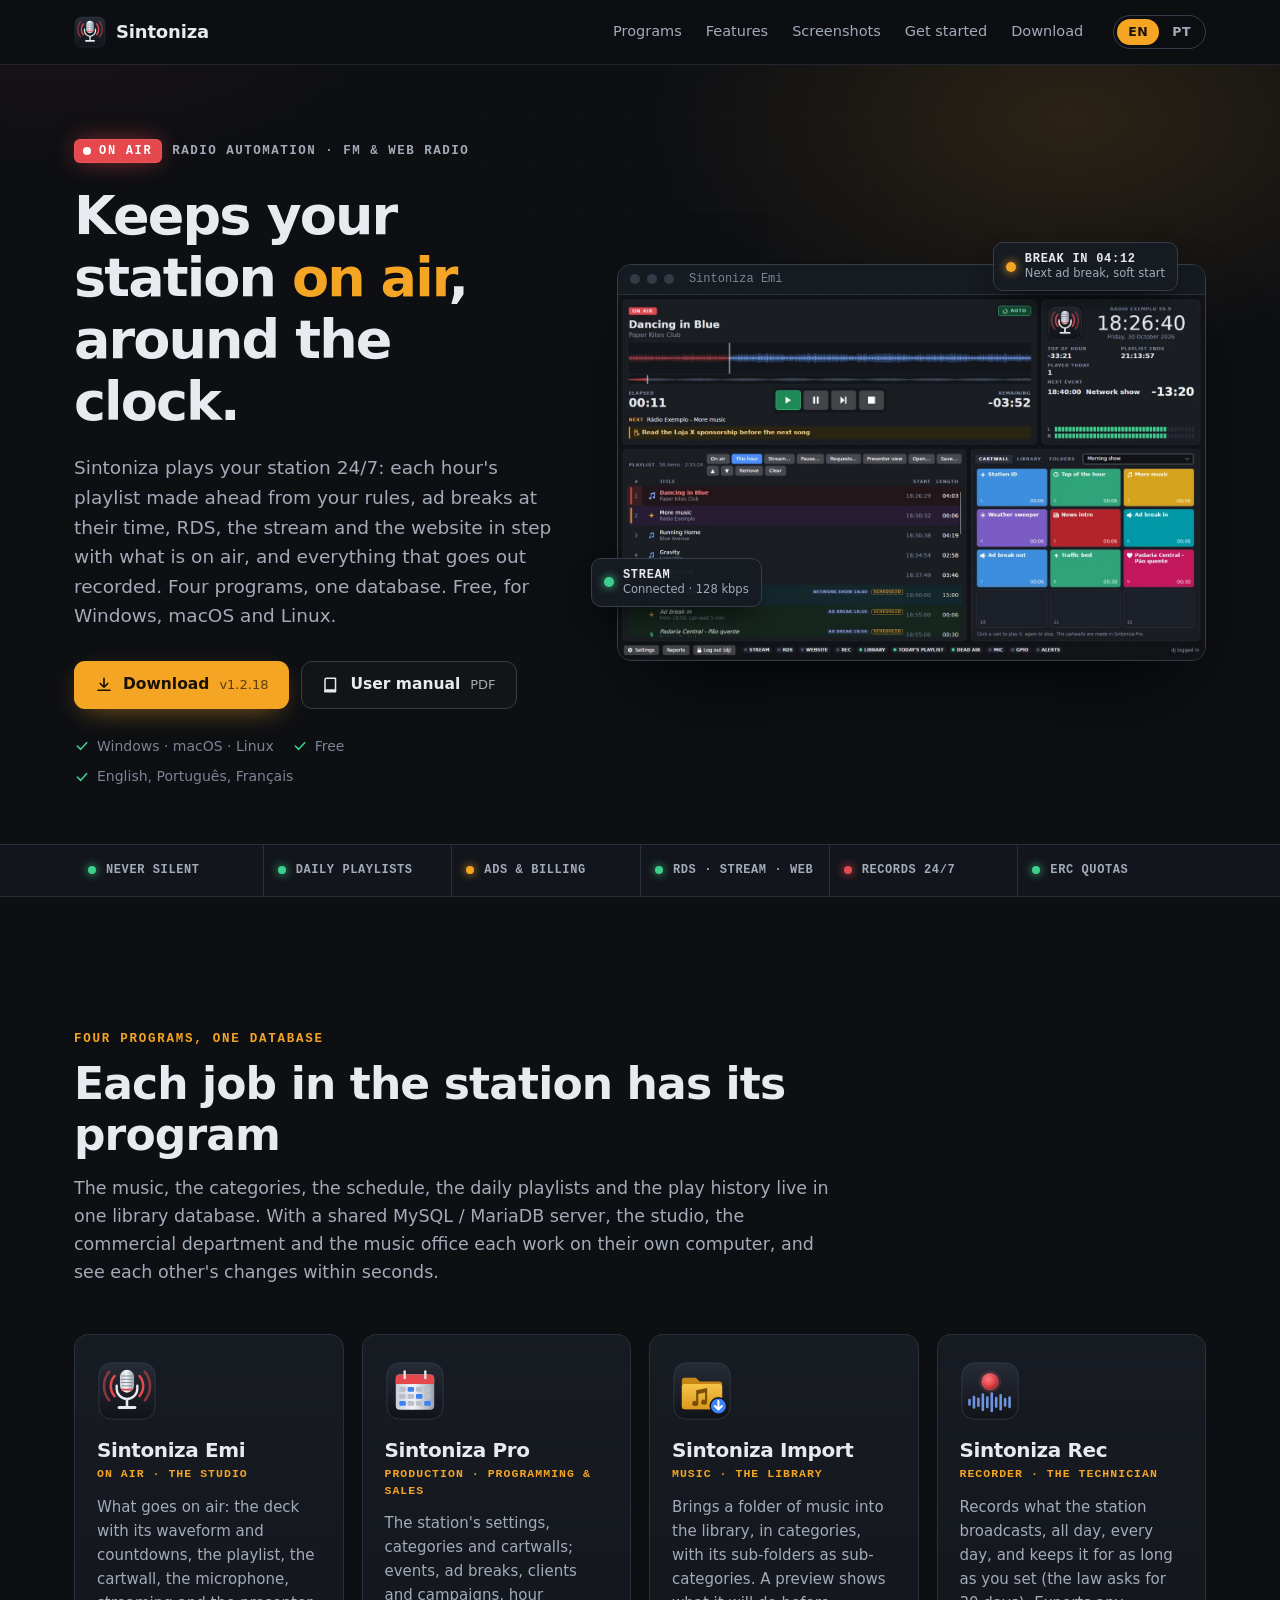
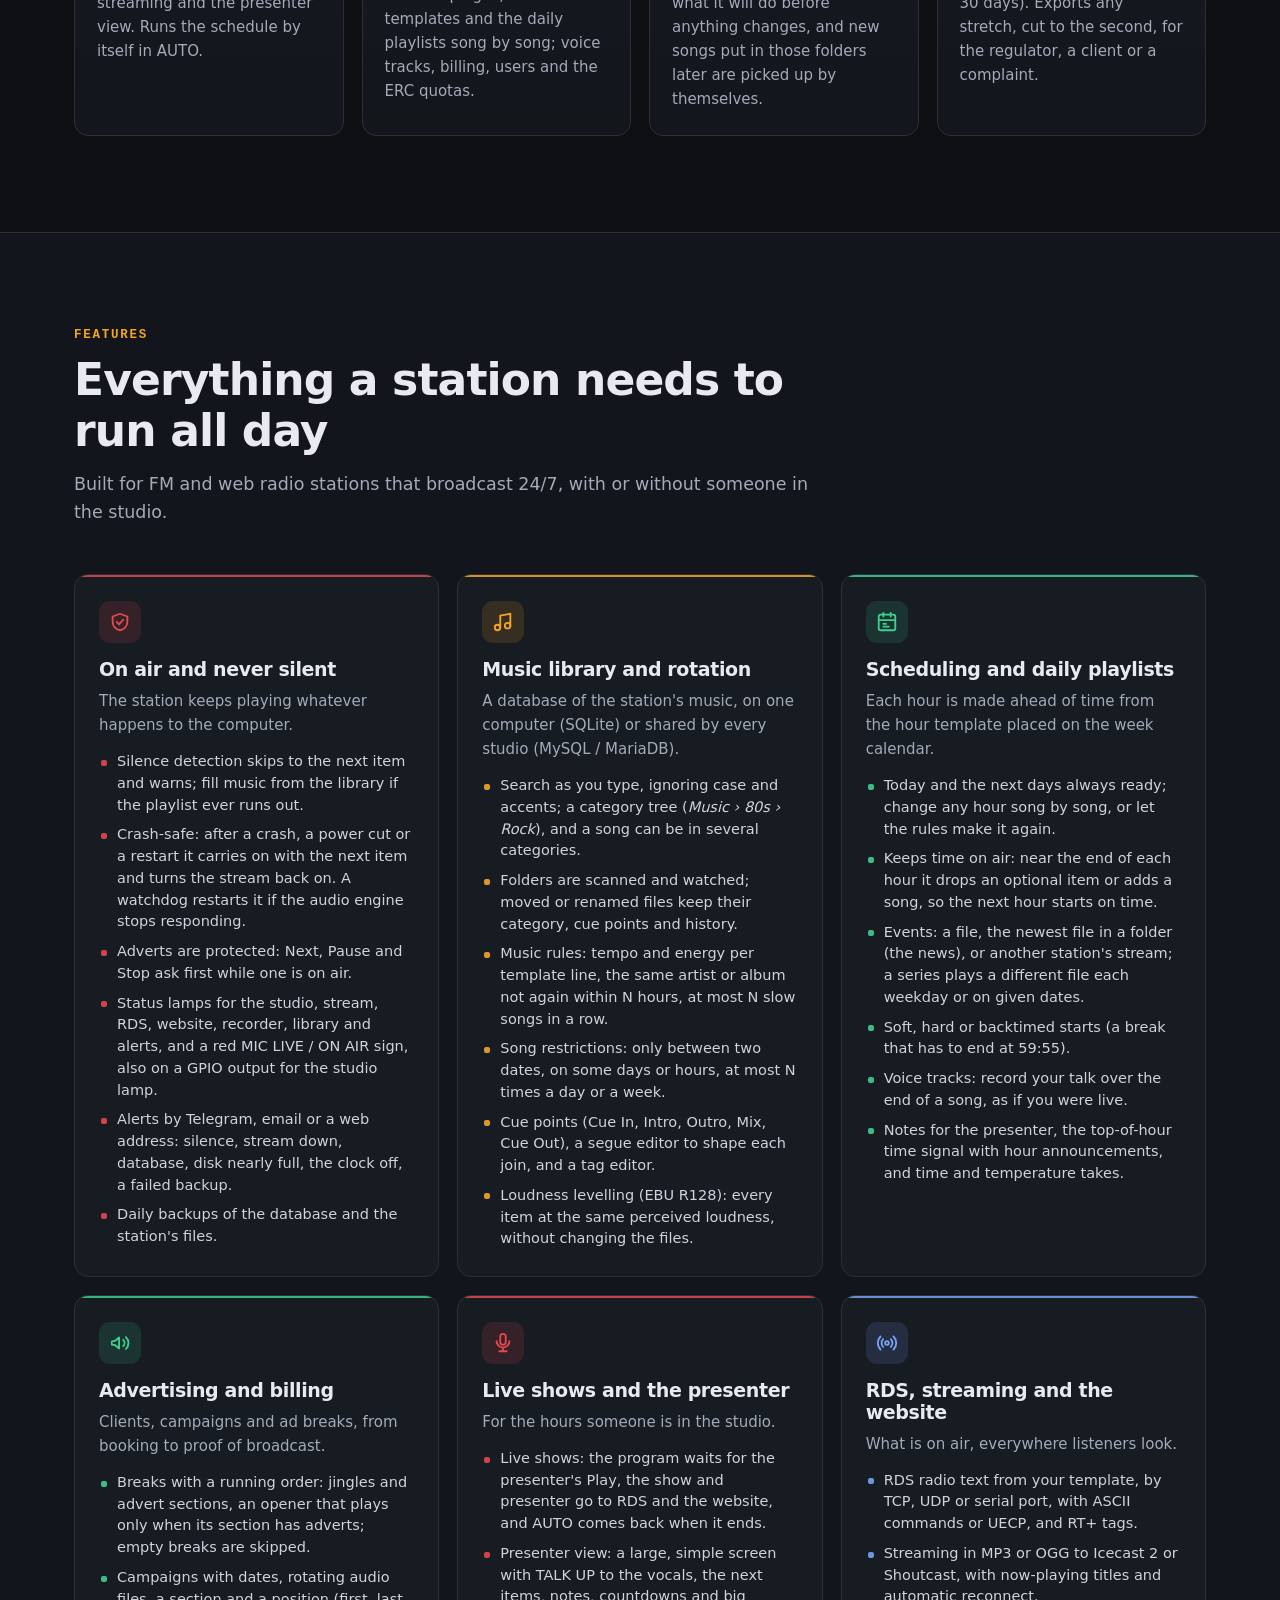
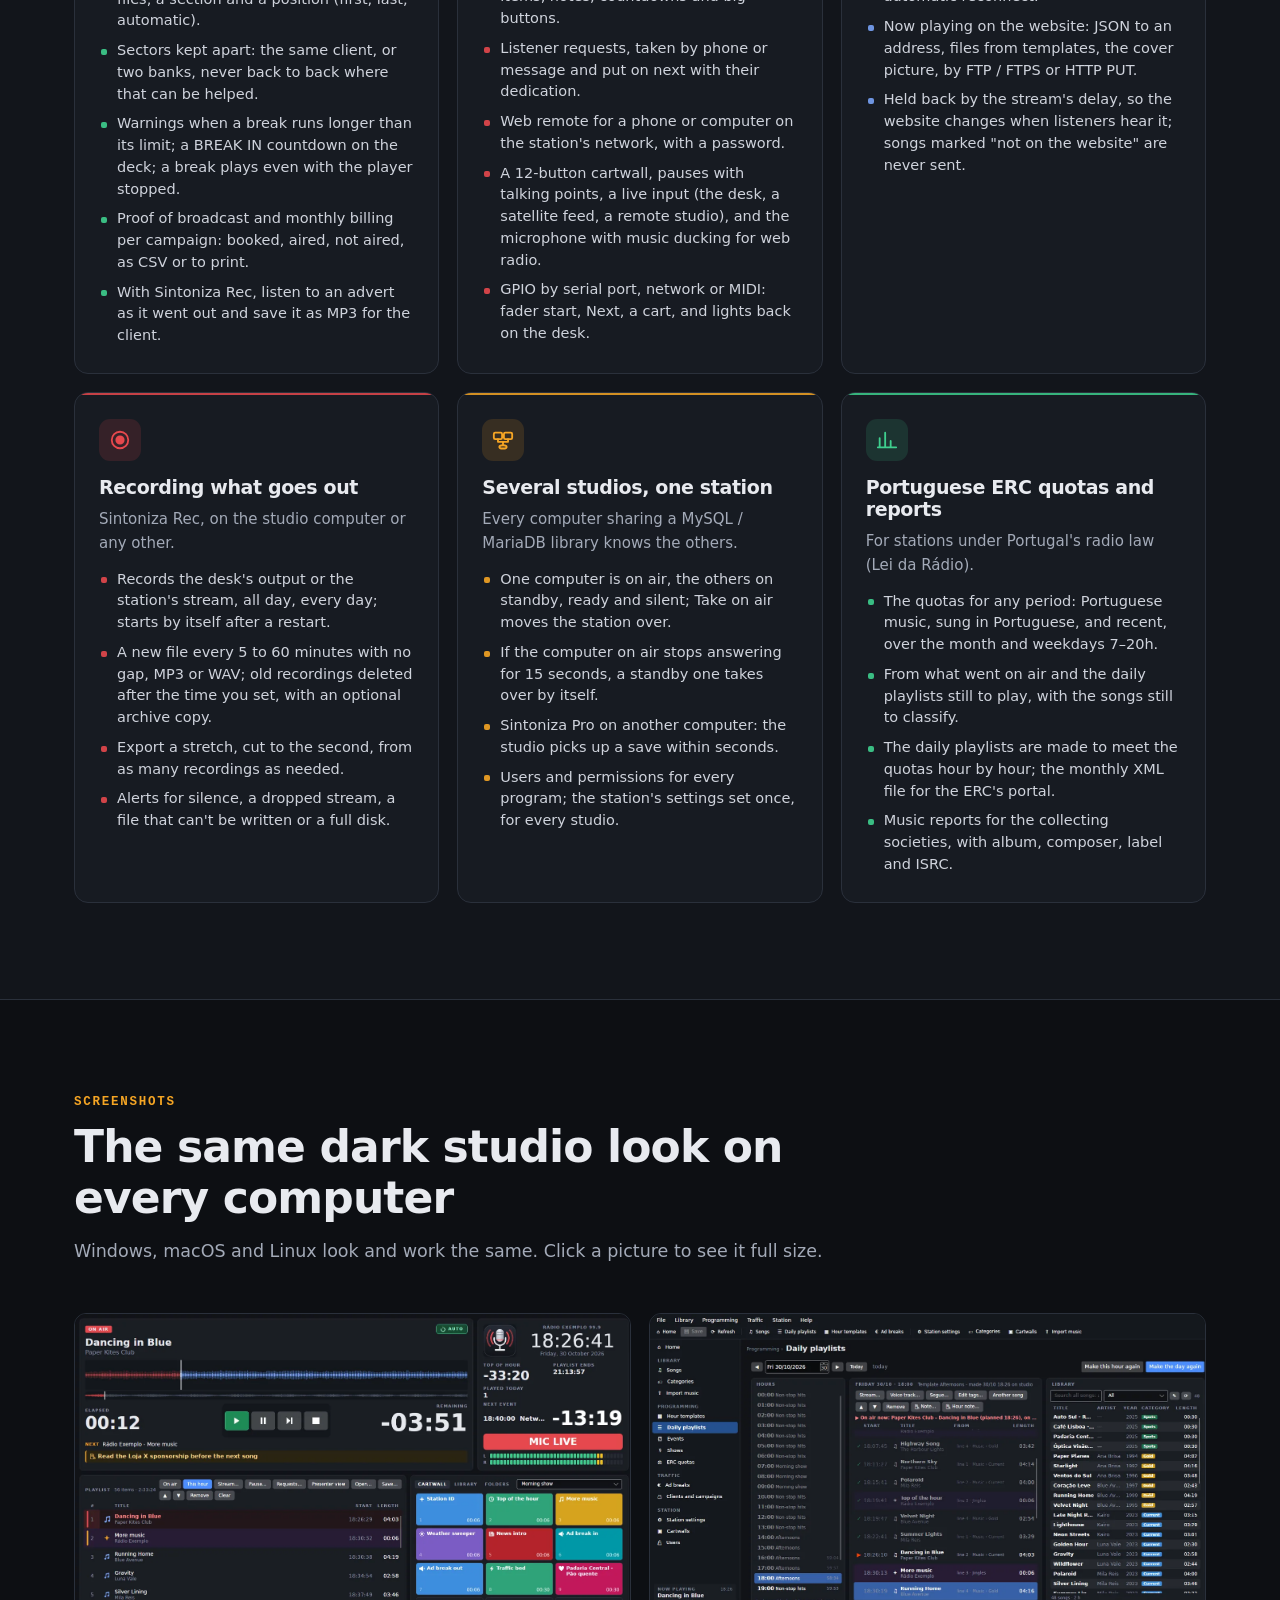
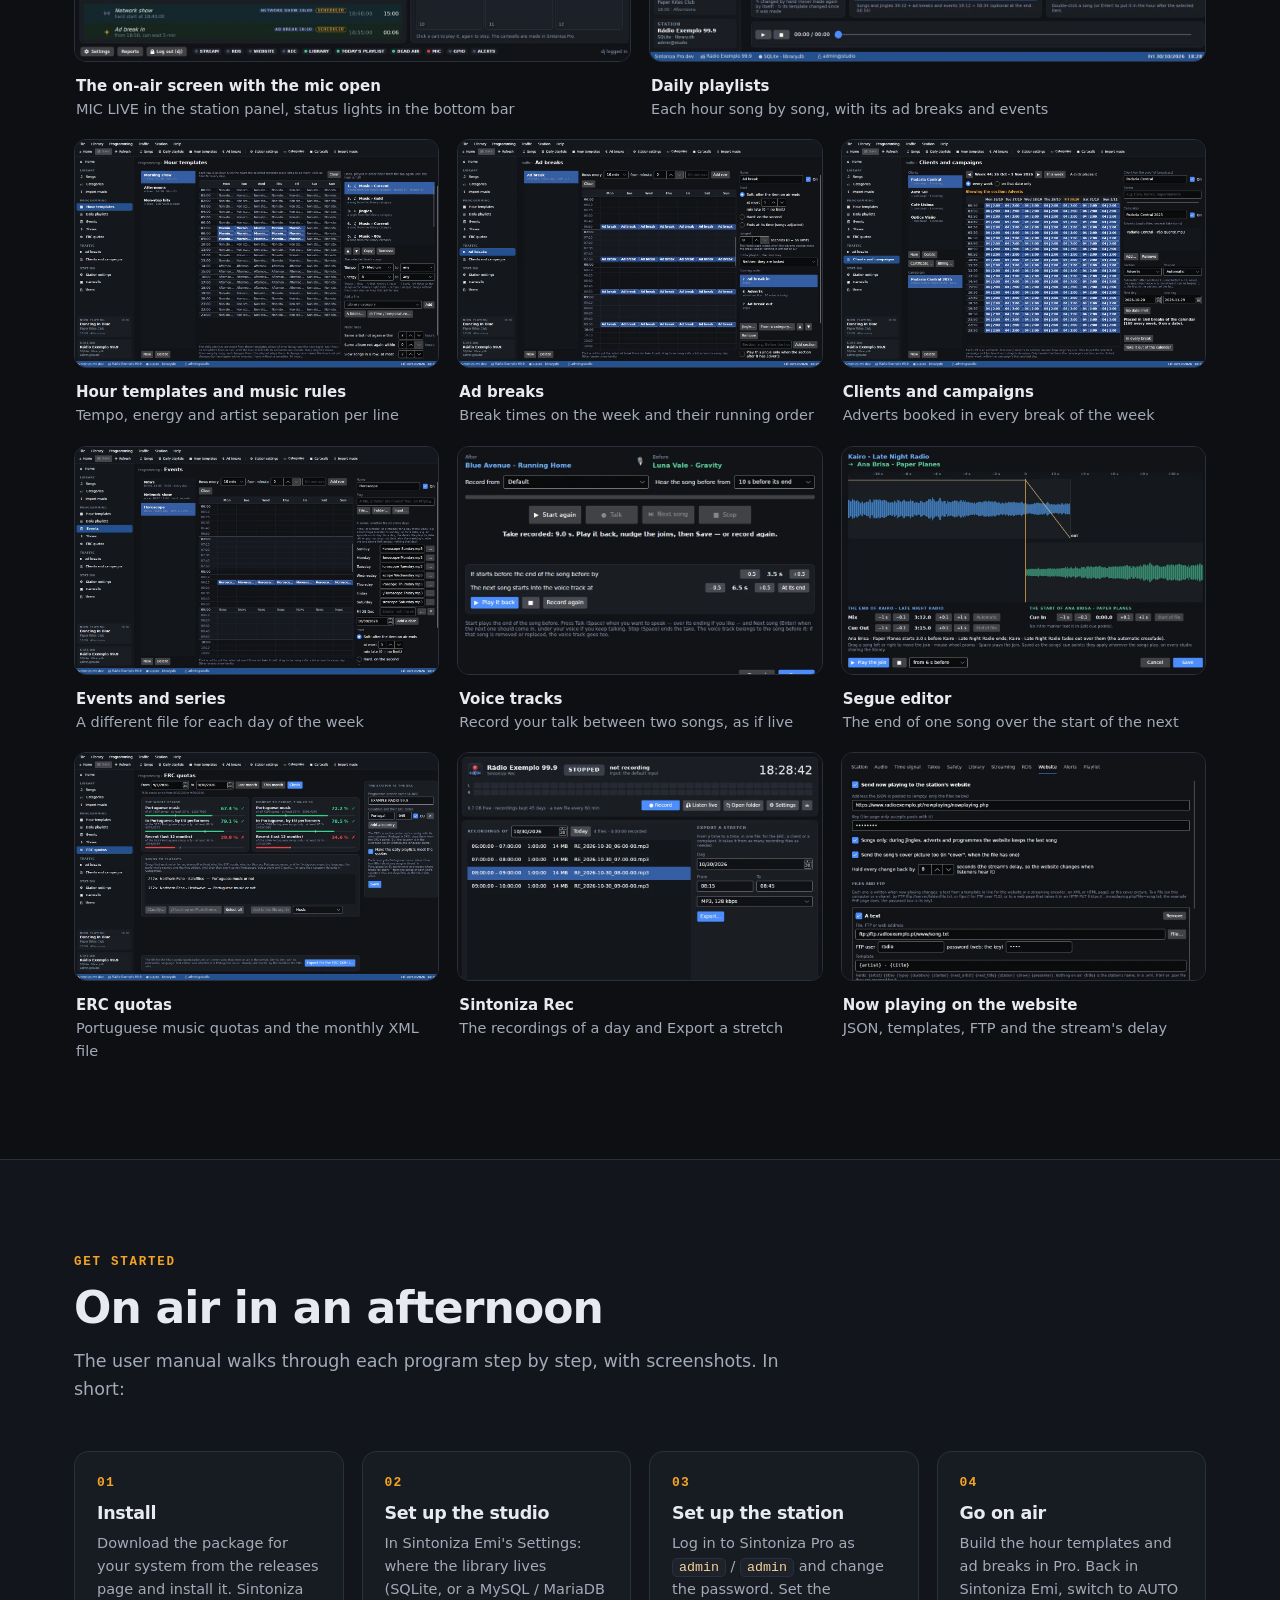
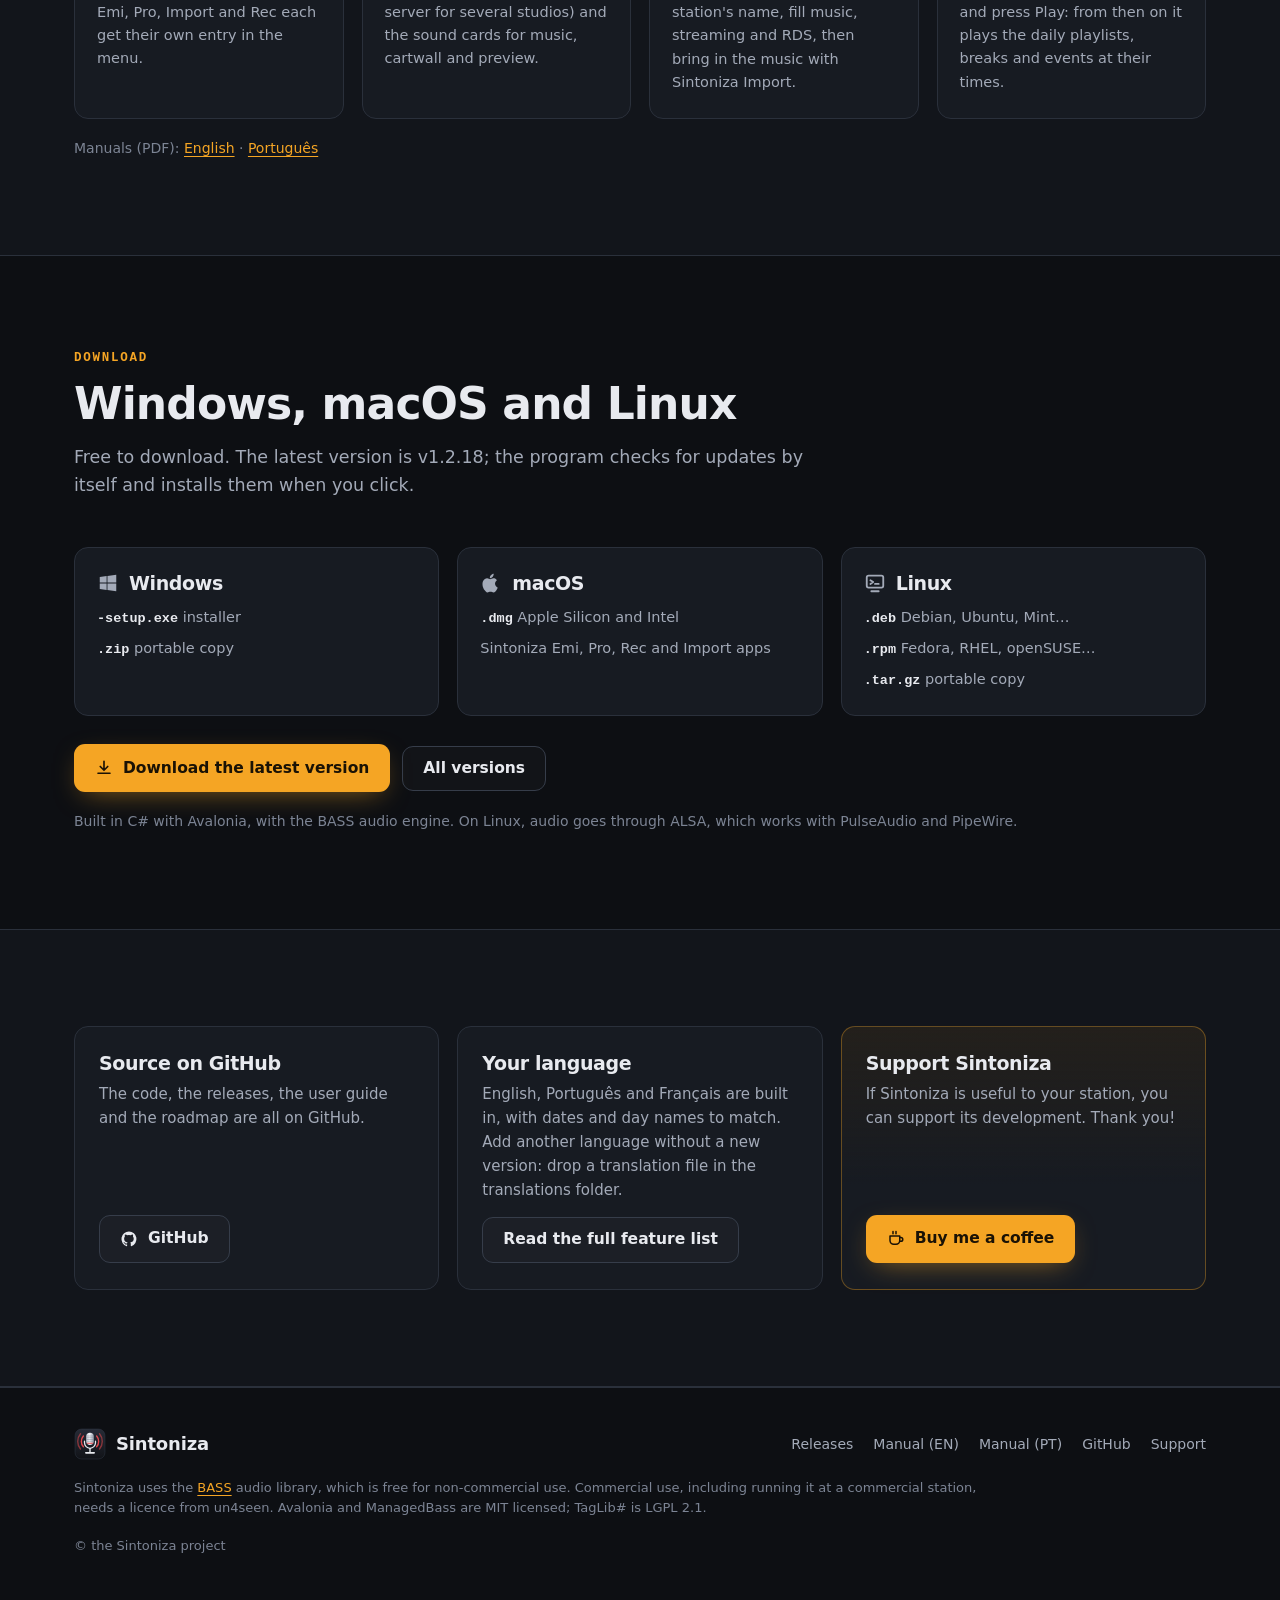
==== website/index.html @ 1ba0eb66 "Manuals rewritten in plain, human sentences (English and Portuguese) with today's features and new  " ====
<!doctype html>
<html lang="en">
<head>
<meta charset="utf-8">
<meta name="viewport" content="width=device-width, initial-scale=1">
<title>Sintoniza: radio automation for FM and web radio</title>
<meta name="description" content="Free radio automation for FM and web radio stations on air 24/7: on-air playout, production, music import and the broadcast recorder. Windows, macOS and Linux.">
<meta name="theme-color" content="#0d0f13">
<meta property="og:title" content="Sintoniza: radio automation for FM and web radio">
<meta property="og:description" content="On air 24/7: daily playlists, ad breaks and billing, RDS, streaming, website now playing and the broadcast recorder. Free, for Windows, macOS and Linux.">
<meta property="og:type" content="website">
<meta property="og:image" content="https://brixsat.github.io/Sintoniza-Radio-automation-software/img/en/main.webp">
<link rel="icon" href="img/icon-emi.svg" type="image/svg+xml">
<link rel="stylesheet" href="style.css">
<script>
  // Set the language before the page is drawn, so it doesn't flash in English.
  (function () { var l = null; try { l = localStorage.getItem("sintoniza-lang"); } catch (e) {} if (l === "pt") { document.documentElement.setAttribute("data-lang", "pt"); document.documentElement.lang = "pt-PT"; } })();
</script>
<script src="site.js" defer></script>
</head>
<body>
<a class="skip" href="#main"><span lang="en">Skip to content</span><span lang="pt">Saltar para o conteúdo</span></a>

<header class="top">
  <div class="wrap">
    <a class="brand" href="#top" aria-label="Sintoniza">
      <img src="img/icon-emi.svg" alt="" width="32" height="32"><span>Sintoniza</span>
    </a>
    <nav class="nav" aria-label="Main">
      <a href="#programs"><span lang="en">Programs</span><span lang="pt">Programas</span></a>
      <a href="#features"><span lang="en">Features</span><span lang="pt">Funcionalidades</span></a>
      <a href="#screenshots"><span lang="en">Screenshots</span><span lang="pt">Imagens</span></a>
      <a href="#start"><span lang="en">Get started</span><span lang="pt">Começar</span></a>
      <a href="#download"><span lang="en">Download</span><span lang="pt">Transferir</span></a>
    </nav>
    <div class="langs" role="group" aria-label="Language / Idioma">
      <button type="button" data-set-lang="en" aria-pressed="true" title="English">EN</button>
      <button type="button" data-set-lang="pt" aria-pressed="false" title="Português">PT</button>
    </div>
  </div>
</header>

<main id="main">

<!-- ================= HERO ================= -->
<div class="hero" id="top">
  <div class="wrap hero-grid">
    <div>
      <div class="eyebrow">
        <span class="onair"><span class="dot" aria-hidden="true"></span>ON AIR</span>
        <span lang="en">Radio automation · FM &amp; web radio</span>
        <span lang="pt">Automação de rádio · FM e web rádio</span>
      </div>
      <h1>
        <span lang="en">Keeps your station <em>on air</em>, around the clock.</span>
        <span lang="pt">Mantém a sua rádio <em>no ar</em>, a qualquer hora.</span>
      </h1>
      <p class="lede" lang="en">Sintoniza plays your station 24/7: each hour's playlist made ahead from your rules, ad breaks at their time, RDS, the stream and the website in step with what is on air, and everything that goes out recorded. Four programs, one database. Free, for Windows, macOS and Linux.</p>
      <p class="lede" lang="pt">O Sintoniza põe a sua rádio a tocar 24 horas por dia: a playlist de cada hora feita com antecedência a partir das suas regras, os blocos publicitários à hora certa, o RDS, o stream e o site sempre a par do que está no ar, e tudo o que sai gravado. Quatro programas, uma base de dados. Gratuito, para Windows, macOS e Linux.</p>
      <div class="cta">
        <a class="btn btn-primary" href="https://github.com/BrixSat/Sintoniza-Radio-automation-software/releases/latest">
          <svg viewBox="0 0 24 24" fill="none" stroke="currentColor" stroke-width="2.2" stroke-linecap="round" stroke-linejoin="round" aria-hidden="true"><path d="M12 3v12m0 0-5-5m5 5 5-5M4 19h16"/></svg>
          <span lang="en">Download</span><span lang="pt">Transferir</span> <small>v1.2.18</small>
        </a>
        <a class="btn btn-ghost" lang="en" href="https://github.com/BrixSat/Sintoniza-Radio-automation-software/raw/main/docs/manual/Sintoniza-Manual.pdf">
          <svg viewBox="0 0 24 24" fill="none" stroke="currentColor" stroke-width="2" stroke-linecap="round" stroke-linejoin="round" aria-hidden="true"><path d="M4 5a2 2 0 0 1 2-2h12v16H6a2 2 0 0 0-2 2V5Z"/><path d="M4 21a2 2 0 0 1 2-2h12v2H6"/></svg>
          User manual <small>PDF</small>
        </a>
        <a class="btn btn-ghost" lang="pt" href="https://github.com/BrixSat/Sintoniza-Radio-automation-software/raw/main/docs/manual/Sintoniza-Manual-PT.pdf">
          <svg viewBox="0 0 24 24" fill="none" stroke="currentColor" stroke-width="2" stroke-linecap="round" stroke-linejoin="round" aria-hidden="true"><path d="M4 5a2 2 0 0 1 2-2h12v16H6a2 2 0 0 0-2 2V5Z"/><path d="M4 21a2 2 0 0 1 2-2h12v2H6"/></svg>
          Manual do utilizador <small>PDF</small>
        </a>
      </div>
      <ul class="meta">
        <li><svg viewBox="0 0 24 24" fill="none" stroke="currentColor" stroke-width="2.4" stroke-linecap="round" stroke-linejoin="round" aria-hidden="true"><path d="m5 12 5 5 9-10"/></svg>Windows · macOS · Linux</li>
        <li><svg viewBox="0 0 24 24" fill="none" stroke="currentColor" stroke-width="2.4" stroke-linecap="round" stroke-linejoin="round" aria-hidden="true"><path d="m5 12 5 5 9-10"/></svg><span lang="en">Free</span><span lang="pt">Gratuito</span></li>
        <li><svg viewBox="0 0 24 24" fill="none" stroke="currentColor" stroke-width="2.4" stroke-linecap="round" stroke-linejoin="round" aria-hidden="true"><path d="m5 12 5 5 9-10"/></svg><span lang="en">English, Português, Français</span><span lang="pt">Português, English, Français</span></li>
      </ul>
    </div>

    <div class="hero-visual">
      <div class="screen">
        <div class="screen-bar" aria-hidden="true"><i></i><i></i><i></i><span>Sintoniza Emi</span></div>
        <img data-shot="main" src="img/en/main.webp" width="1400" height="870"
             alt="Sintoniza Emi on air: the deck with the waveform and countdowns, the station clock, the playlist and the cartwall"
             data-alt-en="Sintoniza Emi on air: the deck with the waveform and countdowns, the station clock, the playlist and the cartwall"
             data-alt-pt="Sintoniza Emi no ar: o deck com a forma de onda e as contagens, o relógio da estação, a playlist e a cartwall"
             fetchpriority="high">
      </div>
      <div class="chip chip-1" aria-hidden="true"><span class="lamp g"></span><div>STREAM<small lang="en">Connected · 128 kbps</small><small lang="pt">Ligado · 128 kbps</small></div></div>
      <div class="chip chip-2" aria-hidden="true"><span class="lamp a"></span><div>BREAK IN 04:12<small lang="en">Next ad break, soft start</small><small lang="pt">Próximo bloco publicitário</small></div></div>
    </div>
  </div>

  <div class="lamps">
    <ul class="wrap">
      <li><span class="lamp g" aria-hidden="true"></span><span lang="en">Never silent</span><span lang="pt">Nunca em silêncio</span></li>
      <li><span class="lamp g" aria-hidden="true"></span><span lang="en">Daily playlists</span><span lang="pt">Playlists diárias</span></li>
      <li><span class="lamp a" aria-hidden="true"></span><span lang="en">Ads &amp; billing</span><span lang="pt">Publicidade</span></li>
      <li><span class="lamp g" aria-hidden="true"></span><span>RDS · Stream · Web</span></li>
      <li><span class="lamp r" aria-hidden="true"></span><span lang="en">Records 24/7</span><span lang="pt">Grava 24 horas</span></li>
      <li><span class="lamp g" aria-hidden="true"></span><span lang="en">ERC quotas</span><span lang="pt">Quotas da ERC</span></li>
    </ul>
  </div>
</div>

<!-- ================= PROGRAMS ================= -->
<section id="programs">
  <div class="wrap">
    <div class="sec-head">
      <span class="kicker"><span lang="en">Four programs, one database</span><span lang="pt">Quatro programas, uma base de dados</span></span>
      <h2><span lang="en">Each job in the station has its program</span><span lang="pt">Cada trabalho da rádio tem o seu programa</span></h2>
      <p lang="en">The music, the categories, the schedule, the daily playlists and the play history live in one library database. With a shared MySQL / MariaDB server, the studio, the commercial department and the music office each work on their own computer, and see each other's changes within seconds.</p>
      <p lang="pt">A música, as categorias, a grelha, as playlists diárias e o histórico de emissão estão numa só base de dados. Com um servidor MySQL / MariaDB partilhado, o estúdio, o departamento comercial e quem trata da música trabalham cada um no seu computador e veem as alterações dos outros em segundos.</p>
    </div>
    <div class="programs">
      <article class="program">
        <img src="img/icon-emi.svg" alt="" width="60" height="60">
        <h3>Sintoniza Emi</h3>
        <div class="who"><span lang="en">On air · the studio</span><span lang="pt">Emissão · o estúdio</span></div>
        <p lang="en">What goes on air: the deck with its waveform and countdowns, the playlist, the cartwall, the microphone, streaming and the presenter view. Runs the schedule by itself in AUTO.</p>
        <p lang="pt">O que vai para o ar: o deck com a forma de onda e as contagens, a playlist, a cartwall, o microfone, o stream e o ecrã do locutor. Em AUTO cumpre a grelha sozinho.</p>
      </article>
      <article class="program">
        <img src="img/icon-pro.svg" alt="" width="60" height="60">
        <h3>Sintoniza Pro</h3>
        <div class="who"><span lang="en">Production · programming &amp; sales</span><span lang="pt">Produção · programação e comercial</span></div>
        <p lang="en">The station's settings, categories and cartwalls; events, ad breaks, clients and campaigns, hour templates and the daily playlists song by song; voice tracks, billing, users and the ERC quotas.</p>
        <p lang="pt">As definições da estação, as categorias e as cartwalls; eventos, blocos publicitários, clientes e campanhas, modelos de hora e as playlists diárias música a música; voice tracks, faturação, utilizadores e as quotas da ERC.</p>
      </article>
      <article class="program">
        <img src="img/icon-import.svg" alt="" width="60" height="60">
        <h3>Sintoniza Import</h3>
        <div class="who"><span lang="en">Music · the library</span><span lang="pt">Música · a biblioteca</span></div>
        <p lang="en">Brings a folder of music into the library, in categories, with its sub-folders as sub-categories. A preview shows what it will do before anything changes, and new songs put in those folders later are picked up by themselves.</p>
        <p lang="pt">Traz uma pasta de música para a biblioteca, em categorias, com as subpastas como subcategorias. Uma pré-visualização mostra o que vai fazer antes de mudar o que quer que seja, e as músicas que forem lá postas depois entram sozinhas.</p>
      </article>
      <article class="program">
        <img src="img/icon-rec.svg" alt="" width="60" height="60">
        <h3>Sintoniza Rec</h3>
        <div class="who"><span lang="en">Recorder · the technician</span><span lang="pt">Gravação · a técnica</span></div>
        <p lang="en">Records what the station broadcasts, all day, every day, and keeps it for as long as you set (the law asks for 30 days). Exports any stretch, cut to the second, for the regulator, a client or a complaint.</p>
        <p lang="pt">Grava o que a rádio emite, todo o dia, todos os dias, e guarda-o pelo tempo que escolher (a lei pede 30 dias). Exporta qualquer excerto, cortado ao segundo, para o regulador, um cliente ou uma reclamação.</p>
      </article>
    </div>
  </div>
</section>

<!-- ================= FEATURES ================= -->
<section id="features" class="alt">
  <div class="wrap">
    <div class="sec-head">
      <span class="kicker"><span lang="en">Features</span><span lang="pt">Funcionalidades</span></span>
      <h2><span lang="en">Everything a station needs to run all day</span><span lang="pt">Tudo o que uma rádio precisa para estar sempre no ar</span></h2>
      <p lang="en">Built for FM and web radio stations that broadcast 24/7, with or without someone in the studio.</p>
      <p lang="pt">Feito para rádios FM e web que emitem 24 horas por dia, com ou sem alguém no estúdio.</p>
    </div>

    <div class="features">

      <!-- On air and safety -->
      <article class="feature f-red">
        <div class="ico" aria-hidden="true"><svg viewBox="0 0 24 24" fill="none" stroke="currentColor" stroke-width="2" stroke-linecap="round" stroke-linejoin="round"><path d="M12 3 4 6v6c0 4.5 3.4 8.3 8 9 4.6-.7 8-4.5 8-9V6l-8-3Z"/><path d="m8.5 12 2.5 2.5 4.5-5"/></svg></div>
        <div lang="en">
          <h3>On air and never silent</h3>
          <p class="intro">The station keeps playing whatever happens to the computer.</p>
          <ul>
            <li>Silence detection skips to the next item and warns; fill music from the library if the playlist ever runs out.</li>
            <li>Crash-safe: after a crash, a power cut or a restart it carries on with the next item and turns the stream back on. A watchdog restarts it if the audio engine stops responding.</li>
            <li>Adverts are protected: Next, Pause and Stop ask first while one is on air.</li>
            <li>Status lamps for the studio, stream, RDS, website, recorder, library and alerts, and a red MIC LIVE / ON AIR sign, also on a GPIO output for the studio lamp.</li>
            <li>Alerts by Telegram, email or a web address: silence, stream down, database, disk nearly full, the clock off, a failed backup.</li>
            <li>Daily backups of the database and the station's files.</li>
          </ul>
        </div>
        <div lang="pt">
          <h3>No ar e nunca em silêncio</h3>
          <p class="intro">A rádio continua a tocar aconteça o que acontecer ao computador.</p>
          <ul>
            <li>A deteção de silêncio passa ao item seguinte e avisa; música de enchimento da biblioteca se a playlist alguma vez acabar.</li>
            <li>À prova de falhas: depois de um crash, de um corte de luz ou de um reinício, continua com o item seguinte e volta a ligar o stream. Um vigilante reinicia-o se o motor de áudio deixar de responder.</li>
            <li>A publicidade está protegida: com um anúncio no ar, Seguinte, Pausa e Parar perguntam primeiro.</li>
            <li>Luzes de estado do estúdio, stream, RDS, site, gravador, biblioteca e alertas, e um sinal vermelho MIC LIVE / ON AIR, também numa saída GPIO para a luz do estúdio.</li>
            <li>Alertas por Telegram, e-mail ou um endereço web: silêncio, stream em baixo, base de dados, disco quase cheio, relógio errado, uma cópia de segurança que falhou.</li>
            <li>Cópias de segurança diárias da base de dados e dos ficheiros da estação.</li>
          </ul>
        </div>
      </article>

      <!-- Music library and rotation -->
      <article class="feature f-amber">
        <div class="ico" aria-hidden="true"><svg viewBox="0 0 24 24" fill="none" stroke="currentColor" stroke-width="2" stroke-linecap="round" stroke-linejoin="round"><path d="M9 18V5l11-2v13"/><circle cx="6" cy="18" r="3"/><circle cx="17" cy="16" r="3"/></svg></div>
        <div lang="en">
          <h3>Music library and rotation</h3>
          <p class="intro">A database of the station's music, on one computer (SQLite) or shared by every studio (MySQL / MariaDB).</p>
          <ul>
            <li>Search as you type, ignoring case and accents; a category tree (<i>Music › 80s › Rock</i>), and a song can be in several categories.</li>
            <li>Folders are scanned and watched; moved or renamed files keep their category, cue points and history.</li>
            <li>Music rules: tempo and energy per template line, the same artist or album not again within N hours, at most N slow songs in a row.</li>
            <li>Song restrictions: only between two dates, on some days or hours, at most N times a day or a week.</li>
            <li>Cue points (Cue In, Intro, Outro, Mix, Cue Out), a segue editor to shape each join, and a tag editor.</li>
            <li>Loudness levelling (EBU R128): every item at the same perceived loudness, without changing the files.</li>
          </ul>
        </div>
        <div lang="pt">
          <h3>Biblioteca musical e rotação</h3>
          <p class="intro">Uma base de dados com a música da rádio, num só computador (SQLite) ou partilhada por todos os estúdios (MySQL / MariaDB).</p>
          <ul>
            <li>Pesquisa à medida que escreve, sem olhar a maiúsculas nem acentos; uma árvore de categorias (<i>Música › Anos 80 › Rock</i>), e uma música pode estar em várias.</li>
            <li>As pastas são lidas e vigiadas; ficheiros movidos ou com outro nome mantêm a categoria, os pontos de cue e o histórico.</li>
            <li>Regras de música: tempo e energia por linha do modelo, o mesmo artista ou álbum não antes de N horas, no máximo N músicas lentas seguidas.</li>
            <li>Restrições por música: só entre duas datas, em certos dias ou horas, no máximo N vezes por dia ou por semana.</li>
            <li>Pontos de cue (Cue In, Intro, Outro, Mix, Cue Out), um editor de segues para acertar cada passagem, e um editor de tags.</li>
            <li>Nivelamento de volume (EBU R128): tudo com o mesmo volume aparente, sem mexer nos ficheiros.</li>
          </ul>
        </div>
      </article>

      <!-- Scheduling and daily playlists -->
      <article class="feature f-green">
        <div class="ico" aria-hidden="true"><svg viewBox="0 0 24 24" fill="none" stroke="currentColor" stroke-width="2" stroke-linecap="round" stroke-linejoin="round"><rect x="3" y="4" width="18" height="17" rx="2"/><path d="M16 2v4M8 2v4M3 10h18M8 14h3M8 17h6"/></svg></div>
        <div lang="en">
          <h3>Scheduling and daily playlists</h3>
          <p class="intro">Each hour is made ahead of time from the hour template placed on the week calendar.</p>
          <ul>
            <li>Today and the next days always ready; change any hour song by song, or let the rules make it again.</li>
            <li>Keeps time on air: near the end of each hour it drops an optional item or adds a song, so the next hour starts on time.</li>
            <li>Events: a file, the newest file in a folder (the news), or another station's stream; a series plays a different file each weekday or on given dates.</li>
            <li>Soft, hard or backtimed starts (a break that has to end at 59:55).</li>
            <li>Voice tracks: record your talk over the end of a song, as if you were live.</li>
            <li>Notes for the presenter, the top-of-hour time signal with hour announcements, and time and temperature takes.</li>
          </ul>
        </div>
        <div lang="pt">
          <h3>Grelha e playlists diárias</h3>
          <p class="intro">Cada hora é feita com antecedência a partir do modelo de hora posto no calendário da semana.</p>
          <ul>
            <li>Hoje e os dias seguintes sempre prontos; mude qualquer hora música a música, ou deixe as regras fazê-la de novo.</li>
            <li>Acerta o tempo no ar: perto do fim de cada hora tira um item opcional ou junta uma música, para a hora seguinte começar a horas.</li>
            <li>Eventos: um ficheiro, o ficheiro mais recente de uma pasta (o noticiário) ou o stream de outra rádio; uma série toca outro ficheiro em cada dia da semana ou em datas marcadas.</li>
            <li>Início suave, fixo ou a acabar à sua hora (um bloco que tem de terminar às 59:55).</li>
            <li>Voice tracks: grave a sua locução por cima do fim de uma música, como se estivesse em direto.</li>
            <li>Notas para o locutor, o sinal horário com a hora falada, e takes de hora e temperatura.</li>
          </ul>
        </div>
      </article>

      <!-- Advertising and billing -->
      <article class="feature f-green">
        <div class="ico" aria-hidden="true"><svg viewBox="0 0 24 24" fill="none" stroke="currentColor" stroke-width="2" stroke-linecap="round" stroke-linejoin="round"><path d="M3 11v2a1 1 0 0 0 1 1h2l5 4V6L6 10H4a1 1 0 0 0-1 1Z"/><path d="M15.5 8.5a5 5 0 0 1 0 7M18.5 5.5a9 9 0 0 1 0 13"/></svg></div>
        <div lang="en">
          <h3>Advertising and billing</h3>
          <p class="intro">Clients, campaigns and ad breaks, from booking to proof of broadcast.</p>
          <ul>
            <li>Breaks with a running order: jingles and advert sections, an opener that plays only when its section has adverts; empty breaks are skipped.</li>
            <li>Campaigns with dates, rotating audio files, a section and a position (first, last, automatic).</li>
            <li>Sectors kept apart: the same client, or two banks, never back to back where that can be helped.</li>
            <li>Warnings when a break runs longer than its limit; a BREAK IN countdown on the deck; a break plays even with the player stopped.</li>
            <li>Proof of broadcast and monthly billing per campaign: booked, aired, not aired, as CSV or to print.</li>
            <li>With Sintoniza Rec, listen to an advert as it went out and save it as MP3 for the client.</li>
          </ul>
        </div>
        <div lang="pt">
          <h3>Publicidade e faturação</h3>
          <p class="intro">Clientes, campanhas e blocos publicitários, da marcação ao comprovativo de emissão.</p>
          <ul>
            <li>Blocos com alinhamento: jingles e secções de publicidade, um separador que só toca se a sua secção tiver anúncios; blocos vazios são saltados.</li>
            <li>Campanhas com datas, vários spots que vão alternando, uma secção e uma posição (primeiro, último, automática).</li>
            <li>Setores separados: o mesmo cliente, ou dois bancos, nunca seguidos sempre que se possa evitar.</li>
            <li>Avisos quando um bloco passa do seu limite; contagem BREAK IN no deck; o bloco toca mesmo com o leitor parado.</li>
            <li>Comprovativo de emissão e faturação mensal por campanha: marcados, emitidos, não emitidos, em CSV ou para imprimir.</li>
            <li>Com o Sintoniza Rec, ouça um anúncio tal como foi para o ar e guarde-o em MP3 para o cliente.</li>
          </ul>
        </div>
      </article>

      <!-- Live shows and presenter -->
      <article class="feature f-red">
        <div class="ico" aria-hidden="true"><svg viewBox="0 0 24 24" fill="none" stroke="currentColor" stroke-width="2" stroke-linecap="round" stroke-linejoin="round"><rect x="9" y="2" width="6" height="12" rx="3"/><path d="M5 10a7 7 0 0 0 14 0M12 17v4M8 21h8"/></svg></div>
        <div lang="en">
          <h3>Live shows and the presenter</h3>
          <p class="intro">For the hours someone is in the studio.</p>
          <ul>
            <li>Live shows: the program waits for the presenter's Play, the show and presenter go to RDS and the website, and AUTO comes back when it ends.</li>
            <li>Presenter view: a large, simple screen with TALK UP to the vocals, the next items, notes, countdowns and big buttons.</li>
            <li>Listener requests, taken by phone or message and put on next with their dedication.</li>
            <li>Web remote for a phone or computer on the station's network, with a password.</li>
            <li>A 12-button cartwall, pauses with talking points, a live input (the desk, a satellite feed, a remote studio), and the microphone with music ducking for web radio.</li>
            <li>GPIO by serial port, network or MIDI: fader start, Next, a cart, and lights back on the desk.</li>
          </ul>
        </div>
        <div lang="pt">
          <h3>Programas em direto e o locutor</h3>
          <p class="intro">Para as horas em que há alguém no estúdio.</p>
          <ul>
            <li>Programas em direto: o programa espera pelo Play do locutor, o programa e o locutor vão para o RDS e o site, e volta a AUTO quando acaba.</li>
            <li>Ecrã do locutor: grande e simples, com a contagem TALK UP até à voz, os itens seguintes, as notas, as contagens e botões grandes.</li>
            <li>Pedidos dos ouvintes, recebidos por telefone ou mensagem e postos a seguir com a dedicatória.</li>
            <li>Controlo remoto web num telemóvel ou computador da rede da rádio, com palavra-passe.</li>
            <li>Uma cartwall de 12 botões, pausas com o tema a falar, uma entrada em direto (a mesa, um satélite, um estúdio remoto) e o microfone com a música a baixar na web rádio.</li>
            <li>GPIO por porta série, rede ou MIDI: arranque pelo fader, Seguinte, uma cart, e luzes de volta na mesa.</li>
          </ul>
        </div>
      </article>

      <!-- RDS, streaming, website -->
      <article class="feature f-blue">
        <div class="ico" aria-hidden="true"><svg viewBox="0 0 24 24" fill="none" stroke="currentColor" stroke-width="2" stroke-linecap="round" stroke-linejoin="round"><circle cx="12" cy="12" r="2"/><path d="M16.2 7.8a6 6 0 0 1 0 8.4M7.8 16.2a6 6 0 0 1 0-8.4M19.1 4.9a10 10 0 0 1 0 14.2M4.9 19.1a10 10 0 0 1 0-14.2"/></svg></div>
        <div lang="en">
          <h3>RDS, streaming and the website</h3>
          <p class="intro">What is on air, everywhere listeners look.</p>
          <ul>
            <li>RDS radio text from your template, by TCP, UDP or serial port, with ASCII commands or UECP, and RT+ tags.</li>
            <li>Streaming in MP3 or OGG to Icecast 2 or Shoutcast, with now-playing titles and automatic reconnect.</li>
            <li>Now playing on the website: JSON to an address, files from templates, the cover picture, by FTP / FTPS or HTTP PUT.</li>
            <li>Held back by the stream's delay, so the website changes when listeners hear it; songs marked "not on the website" are never sent.</li>
          </ul>
        </div>
        <div lang="pt">
          <h3>RDS, stream e o site</h3>
          <p class="intro">O que está no ar, onde quer que os ouvintes olhem.</p>
          <ul>
            <li>Radiotexto RDS a partir do seu modelo, por TCP, UDP ou porta série, com comandos ASCII ou UECP, e etiquetas RT+.</li>
            <li>Stream em MP3 ou OGG para Icecast 2 ou Shoutcast, com o título no ar e religação automática.</li>
            <li>O que está a tocar no site: JSON para um endereço, ficheiros a partir de modelos, a capa, por FTP / FTPS ou HTTP PUT.</li>
            <li>Atrasado o mesmo que o stream, para o site mudar quando os ouvintes ouvem; músicas marcadas "fora do site" nunca são enviadas.</li>
          </ul>
        </div>
      </article>

      <!-- Recording -->
      <article class="feature f-red">
        <div class="ico" aria-hidden="true"><svg viewBox="0 0 24 24" fill="none" stroke="currentColor" stroke-width="2" stroke-linecap="round" stroke-linejoin="round"><circle cx="12" cy="12" r="9"/><circle cx="12" cy="12" r="4" fill="currentColor"/></svg></div>
        <div lang="en">
          <h3>Recording what goes out</h3>
          <p class="intro">Sintoniza Rec, on the studio computer or any other.</p>
          <ul>
            <li>Records the desk's output or the station's stream, all day, every day; starts by itself after a restart.</li>
            <li>A new file every 5 to 60 minutes with no gap, MP3 or WAV; old recordings deleted after the time you set, with an optional archive copy.</li>
            <li>Export a stretch, cut to the second, from as many recordings as needed.</li>
            <li>Alerts for silence, a dropped stream, a file that can't be written or a full disk.</li>
          </ul>
        </div>
        <div lang="pt">
          <h3>Gravação da emissão</h3>
          <p class="intro">O Sintoniza Rec, no computador do estúdio ou noutro qualquer.</p>
          <ul>
            <li>Grava a saída da mesa ou o stream da rádio, todo o dia, todos os dias; arranca sozinho depois de um reinício.</li>
            <li>Um ficheiro novo a cada 5 a 60 minutos, sem falhas, em MP3 ou WAV; as gravações antigas apagam-se ao fim do tempo que escolher, com cópia de arquivo opcional.</li>
            <li>Exporte um excerto, cortado ao segundo, de quantas gravações forem precisas.</li>
            <li>Alertas de silêncio, stream em baixo, ficheiro que não se consegue gravar ou disco cheio.</li>
          </ul>
        </div>
      </article>

      <!-- Several studios -->
      <article class="feature f-amber">
        <div class="ico" aria-hidden="true"><svg viewBox="0 0 24 24" fill="none" stroke="currentColor" stroke-width="2" stroke-linecap="round" stroke-linejoin="round"><rect x="2" y="4" width="9" height="7" rx="1.5"/><rect x="13" y="4" width="9" height="7" rx="1.5"/><path d="M6.5 11v3h11v-3M12 14v3"/><ellipse cx="12" cy="19.5" rx="4" ry="1.8"/></svg></div>
        <div lang="en">
          <h3>Several studios, one station</h3>
          <p class="intro">Every computer sharing a MySQL / MariaDB library knows the others.</p>
          <ul>
            <li>One computer is on air, the others on standby, ready and silent; Take on air moves the station over.</li>
            <li>If the computer on air stops answering for 15 seconds, a standby one takes over by itself.</li>
            <li>Sintoniza Pro on another computer: the studio picks up a save within seconds.</li>
            <li>Users and permissions for every program; the station's settings set once, for every studio.</li>
          </ul>
        </div>
        <div lang="pt">
          <h3>Vários estúdios, uma rádio</h3>
          <p class="intro">Cada computador que partilha uma biblioteca MySQL / MariaDB conhece os outros.</p>
          <ul>
            <li>Um computador está no ar, os outros em reserva, prontos e calados; Pôr no ar passa a emissão para outro.</li>
            <li>Se o computador no ar deixar de responder durante 15 segundos, um em reserva entra no ar sozinho.</li>
            <li>O Sintoniza Pro noutro computador: o estúdio apanha o que se guarda em segundos.</li>
            <li>Utilizadores e permissões em todos os programas; as definições da estação feitas uma vez, para todos os estúdios.</li>
          </ul>
        </div>
      </article>

      <!-- ERC quotas -->
      <article class="feature f-green">
        <div class="ico" aria-hidden="true"><svg viewBox="0 0 24 24" fill="none" stroke="currentColor" stroke-width="2" stroke-linecap="round" stroke-linejoin="round"><path d="M4 20V10M10 20V4M16 20v-7M22 20H2"/></svg></div>
        <div lang="en">
          <h3>Portuguese ERC quotas and reports</h3>
          <p class="intro">For stations under Portugal's radio law (Lei da Rádio).</p>
          <ul>
            <li>The quotas for any period: Portuguese music, sung in Portuguese, and recent, over the month and weekdays 7–20h.</li>
            <li>From what went on air and the daily playlists still to play, with the songs still to classify.</li>
            <li>The daily playlists are made to meet the quotas hour by hour; the monthly XML file for the ERC's portal.</li>
            <li>Music reports for the collecting societies, with album, composer, label and ISRC.</li>
          </ul>
        </div>
        <div lang="pt">
          <h3>Quotas da ERC e relatórios</h3>
          <p class="intro">Para as rádios sujeitas à Lei da Rádio.</p>
          <ul>
            <li>As quotas de qualquer período: música portuguesa, cantada em português e recente, no mês e de segunda a sexta das 7h às 20h.</li>
            <li>A partir do que foi para o ar e das playlists diárias ainda por tocar, com as músicas que falta classificar.</li>
            <li>As playlists diárias são feitas para cumprir as quotas hora a hora; o ficheiro XML mensal para o portal da ERC.</li>
            <li>Relatórios de música para as entidades de gestão de direitos, com álbum, compositor, editora e ISRC.</li>
          </ul>
        </div>
      </article>

    </div>
  </div>
</section>

<!-- ================= SCREENSHOTS ================= -->
<section id="screenshots">
  <div class="wrap">
    <div class="sec-head">
      <span class="kicker"><span lang="en">Screenshots</span><span lang="pt">Imagens</span></span>
      <h2><span lang="en">The same dark studio look on every computer</span><span lang="pt">O mesmo aspeto de estúdio em todos os computadores</span></h2>
      <p lang="en">Windows, macOS and Linux look and work the same. Click a picture to see it full size.</p>
      <p lang="pt">Windows, macOS e Linux têm o mesmo aspeto e funcionam da mesma maneira. Clique numa imagem para a ver em grande.</p>
    </div>
    <div class="shots">
      <figure class="shot big">
        <button type="button"><img data-shot="main-onair" src="img/en/main-onair.webp" loading="lazy" decoding="async" width="1400" height="870" alt="The on-air screen with the mic open: mic live in the station panel, status lights in the bottom bar" data-alt-en="The on-air screen with the mic open: mic live in the station panel, status lights in the bottom bar" data-alt-pt="O ecrã de emissão com o microfone aberto: mic live no painel da estação, luzes de estado na barra de baixo"></button>
        <figcaption><span lang="en"><b>The on-air screen with the mic open</b>MIC LIVE in the station panel, status lights in the bottom bar</span><span lang="pt"><b>O ecrã de emissão com o microfone aberto</b>MIC LIVE no painel da estação, luzes de estado na barra de baixo</span></figcaption>
      </figure>
      <figure class="shot big">
        <button type="button"><img data-shot="schedule-daily" src="img/en/schedule-daily.webp" loading="lazy" decoding="async" width="1400" height="870" alt="Daily playlists: each hour song by song, with its ad breaks and events" data-alt-en="Daily playlists: each hour song by song, with its ad breaks and events" data-alt-pt="Playlists diárias: cada hora música a música, com os blocos e os eventos"></button>
        <figcaption><span lang="en"><b>Daily playlists</b>Each hour song by song, with its ad breaks and events</span><span lang="pt"><b>Playlists diárias</b>Cada hora música a música, com os blocos e os eventos</span></figcaption>
      </figure>
      <figure class="shot">
        <button type="button"><img data-shot="schedule-rules" src="img/en/schedule-rules.webp" loading="lazy" decoding="async" width="1400" height="870" alt="Hour templates and music rules: tempo, energy and artist separation per line" data-alt-en="Hour templates and music rules: tempo, energy and artist separation per line" data-alt-pt="Modelos de hora e regras de música: tempo, energia e separação de artistas por linha"></button>
        <figcaption><span lang="en"><b>Hour templates and music rules</b>Tempo, energy and artist separation per line</span><span lang="pt"><b>Modelos de hora e regras de música</b>Tempo, energia e separação de artistas por linha</span></figcaption>
      </figure>
      <figure class="shot">
        <button type="button"><img data-shot="schedule-breaks" src="img/en/schedule-breaks.webp" loading="lazy" decoding="async" width="1400" height="870" alt="Ad breaks: break times on the week and their running order" data-alt-en="Ad breaks: break times on the week and their running order" data-alt-pt="Blocos publicitários: as horas dos blocos na semana e o seu alinhamento"></button>
        <figcaption><span lang="en"><b>Ad breaks</b>Break times on the week and their running order</span><span lang="pt"><b>Blocos publicitários</b>As horas dos blocos na semana e o seu alinhamento</span></figcaption>
      </figure>
      <figure class="shot">
        <button type="button"><img data-shot="schedule-clients" src="img/en/schedule-clients.webp" loading="lazy" decoding="async" width="1400" height="870" alt="Clients and campaigns: adverts booked in every break of the week" data-alt-en="Clients and campaigns: adverts booked in every break of the week" data-alt-pt="Clientes e campanhas: os anúncios marcados em cada bloco da semana"></button>
        <figcaption><span lang="en"><b>Clients and campaigns</b>Adverts booked in every break of the week</span><span lang="pt"><b>Clientes e campanhas</b>Os anúncios marcados em cada bloco da semana</span></figcaption>
      </figure>
      <figure class="shot">
        <button type="button"><img data-shot="schedule-series" src="img/en/schedule-series.webp" loading="lazy" decoding="async" width="1400" height="870" alt="Events and series: a different file for each day of the week" data-alt-en="Events and series: a different file for each day of the week" data-alt-pt="Eventos e séries: um ficheiro diferente para cada dia da semana"></button>
        <figcaption><span lang="en"><b>Events and series</b>A different file for each day of the week</span><span lang="pt"><b>Eventos e séries</b>Um ficheiro diferente para cada dia da semana</span></figcaption>
      </figure>
      <figure class="shot">
        <button type="button"><img data-shot="voicetrack" src="img/en/voicetrack.webp" loading="lazy" decoding="async" width="1400" height="870" alt="Voice tracks: record your talk between two songs, as if live" data-alt-en="Voice tracks: record your talk between two songs, as if live" data-alt-pt="Voice tracks: grave a locução entre duas músicas, como em direto"></button>
        <figcaption><span lang="en"><b>Voice tracks</b>Record your talk between two songs, as if live</span><span lang="pt"><b>Voice tracks</b>Grave a locução entre duas músicas, como em direto</span></figcaption>
      </figure>
      <figure class="shot">
        <button type="button"><img data-shot="segue" src="img/en/segue.webp" loading="lazy" decoding="async" width="1400" height="870" alt="Segue editor: the end of one song over the start of the next" data-alt-en="Segue editor: the end of one song over the start of the next" data-alt-pt="Editor de segues: o fim de uma música por cima do início da seguinte"></button>
        <figcaption><span lang="en"><b>Segue editor</b>The end of one song over the start of the next</span><span lang="pt"><b>Editor de segues</b>O fim de uma música por cima do início da seguinte</span></figcaption>
      </figure>
      <figure class="shot">
        <button type="button"><img data-shot="erc" src="img/en/erc.webp" loading="lazy" decoding="async" width="1400" height="870" alt="ERC quotas: portuguese music quotas and the monthly xml file" data-alt-en="ERC quotas: portuguese music quotas and the monthly xml file" data-alt-pt="Quotas da ERC: as quotas de música portuguesa e o xml mensal"></button>
        <figcaption><span lang="en"><b>ERC quotas</b>Portuguese music quotas and the monthly XML file</span><span lang="pt"><b>Quotas da ERC</b>As quotas de música portuguesa e o XML mensal</span></figcaption>
      </figure>
      <figure class="shot">
        <button type="button"><img data-shot="rec" src="img/en/rec.webp" loading="lazy" decoding="async" width="1400" height="870" alt="Sintoniza Rec: the recordings of a day and export a stretch" data-alt-en="Sintoniza Rec: the recordings of a day and export a stretch" data-alt-pt="Sintoniza Rec: as gravações de um dia e exportar um excerto"></button>
        <figcaption><span lang="en"><b>Sintoniza Rec</b>The recordings of a day and Export a stretch</span><span lang="pt"><b>Sintoniza Rec</b>As gravações de um dia e Exportar um excerto</span></figcaption>
      </figure>
      <figure class="shot">
        <button type="button"><img data-shot="station-website" src="img/en/station-website.webp" loading="lazy" decoding="async" width="1400" height="870" alt="Now playing on the website: json, templates, ftp and the stream's delay" data-alt-en="Now playing on the website: json, templates, ftp and the stream's delay" data-alt-pt="O que está a tocar no site: json, modelos, ftp e o atraso do stream"></button>
        <figcaption><span lang="en"><b>Now playing on the website</b>JSON, templates, FTP and the stream's delay</span><span lang="pt"><b>O que está a tocar no site</b>JSON, modelos, FTP e o atraso do stream</span></figcaption>
      </figure>
    </div>
  </div>
</section>

<!-- ================= GET STARTED ================= -->
<section id="start" class="alt">
  <div class="wrap">
    <div class="sec-head">
      <span class="kicker"><span lang="en">Get started</span><span lang="pt">Começar</span></span>
      <h2><span lang="en">On air in an afternoon</span><span lang="pt">No ar numa tarde</span></h2>
      <p lang="en">The user manual walks through each program step by step, with screenshots. In short:</p>
      <p lang="pt">O manual do utilizador explica cada programa passo a passo, com imagens. Em resumo:</p>
    </div>
    <ol class="steps">
      <li>
        <div lang="en"><h3>Install</h3><p>Download the package for your system from the releases page and install it. Sintoniza Emi, Pro, Import and Rec each get their own entry in the menu.</p></div>
        <div lang="pt"><h3>Instalar</h3><p>Transfira o pacote para o seu sistema da página de versões e instale-o. O Sintoniza Emi, Pro, Import e Rec ficam cada um com a sua entrada no menu.</p></div>
      </li>
      <li>
        <div lang="en"><h3>Set up the studio</h3><p>In Sintoniza Emi's Settings: where the library lives (SQLite, or a MySQL / MariaDB server for several studios) and the sound cards for music, cartwall and preview.</p></div>
        <div lang="pt"><h3>Preparar o estúdio</h3><p>Nas Definições do Sintoniza Emi: onde fica a biblioteca (SQLite, ou um servidor MySQL / MariaDB para vários estúdios) e as placas de som da música, da cartwall e da pré-escuta.</p></div>
      </li>
      <li>
        <div lang="en"><h3>Set up the station</h3><p>Log in to Sintoniza Pro as <code>admin</code> / <code>admin</code> and change the password. Set the station's name, fill music, streaming and RDS, then bring in the music with Sintoniza Import.</p></div>
        <div lang="pt"><h3>Preparar a rádio</h3><p>Entre no Sintoniza Pro com <code>admin</code> / <code>admin</code> e mude a palavra-passe. Defina o nome da rádio, a música de enchimento, o stream e o RDS, e traga a música com o Sintoniza Import.</p></div>
      </li>
      <li>
        <div lang="en"><h3>Go on air</h3><p>Build the hour templates and ad breaks in Pro. Back in Sintoniza Emi, switch to AUTO and press Play: from then on it plays the daily playlists, breaks and events at their times.</p></div>
        <div lang="pt"><h3>Ir para o ar</h3><p>Faça os modelos de hora e os blocos publicitários no Pro. De volta ao Sintoniza Emi, passe a AUTO e carregue em Play: a partir daí toca as playlists diárias, os blocos e os eventos à sua hora.</p></div>
      </li>
    </ol>
    <p class="note">
      <span lang="en">Manuals (PDF):</span><span lang="pt">Manuais (PDF):</span>
      <a href="https://github.com/BrixSat/Sintoniza-Radio-automation-software/raw/main/docs/manual/Sintoniza-Manual.pdf" hreflang="en">English</a> ·
      <a href="https://github.com/BrixSat/Sintoniza-Radio-automation-software/raw/main/docs/manual/Sintoniza-Manual-PT.pdf" hreflang="pt">Português</a>
    </p>
  </div>
</section>

<!-- ================= DOWNLOAD ================= -->
<section id="download">
  <div class="wrap">
    <div class="sec-head">
      <span class="kicker"><span lang="en">Download</span><span lang="pt">Transferir</span></span>
      <h2><span lang="en">Windows, macOS and Linux</span><span lang="pt">Windows, macOS e Linux</span></h2>
      <p lang="en">Free to download. The latest version is v1.2.18; the program checks for updates by itself and installs them when you click.</p>
      <p lang="pt">Gratuito. A versão mais recente é a v1.2.18; o programa procura atualizações sozinho e instala-as quando clica.</p>
    </div>
    <div class="downloads">
      <div class="os">
        <h3><svg viewBox="0 0 24 24" fill="currentColor" aria-hidden="true"><path d="M3 5.5 10.5 4.4v7.1H3V5.5Zm0 13 7.5 1.1v-7H3v5.9Zm8.4 1.2L21 21v-8.4h-9.6v7.1Zm0-15.4v7.2H21V3l-9.6 1.3Z"/></svg>Windows</h3>
        <ul>
          <li><b>-setup.exe</b> <span lang="en">installer</span><span lang="pt">instalador</span></li>
          <li><b>.zip</b> <span lang="en">portable copy</span><span lang="pt">cópia portátil</span></li>
        </ul>
      </div>
      <div class="os">
        <h3><svg viewBox="0 0 24 24" fill="currentColor" aria-hidden="true"><path d="M16.4 12.6c0-2.4 2-3.6 2.1-3.7-1.2-1.7-3-1.9-3.6-2-1.5-.2-3 .9-3.8.9-.8 0-2-.9-3.3-.9-1.7 0-3.3 1-4.2 2.6-1.8 3.1-.5 7.7 1.3 10.2.9 1.2 1.9 2.6 3.2 2.6 1.3-.1 1.8-.8 3.3-.8 1.6 0 2 .8 3.4.8 1.4 0 2.3-1.3 3.1-2.5 1-1.4 1.4-2.8 1.4-2.9-.1 0-2.9-1.1-2.9-4.3ZM13.9 5.2c.7-.9 1.2-2 1-3.2-1 0-2.3.7-3 1.6-.7.8-1.3 2-1.1 3.1 1.2.1 2.3-.6 3.1-1.5Z"/></svg>macOS</h3>
        <ul>
          <li><b>.dmg</b> <span lang="en">Apple Silicon and Intel</span><span lang="pt">Apple Silicon e Intel</span></li>
          <li><span lang="en">Sintoniza Emi, Pro, Rec and Import apps</span><span lang="pt">As apps Sintoniza Emi, Pro, Rec e Import</span></li>
        </ul>
      </div>
      <div class="os">
        <h3><svg viewBox="0 0 24 24" fill="none" stroke="currentColor" stroke-width="2" stroke-linecap="round" stroke-linejoin="round" aria-hidden="true"><rect x="3" y="4" width="18" height="13" rx="2"/><path d="m7 9 3 2-3 2M12 13h4M8 21h8"/></svg>Linux</h3>
        <ul>
          <li><b>.deb</b> Debian, Ubuntu, Mint…</li>
          <li><b>.rpm</b> Fedora, RHEL, openSUSE…</li>
          <li><b>.tar.gz</b> <span lang="en">portable copy</span><span lang="pt">cópia portátil</span></li>
        </ul>
      </div>
    </div>
    <div class="dl-row">
      <a class="btn btn-primary" href="https://github.com/BrixSat/Sintoniza-Radio-automation-software/releases/latest">
        <svg viewBox="0 0 24 24" fill="none" stroke="currentColor" stroke-width="2.2" stroke-linecap="round" stroke-linejoin="round" aria-hidden="true"><path d="M12 3v12m0 0-5-5m5 5 5-5M4 19h16"/></svg>
        <span lang="en">Download the latest version</span><span lang="pt">Transferir a versão mais recente</span>
      </a>
      <a class="btn btn-ghost" href="https://github.com/BrixSat/Sintoniza-Radio-automation-software/releases">
        <span lang="en">All versions</span><span lang="pt">Todas as versões</span>
      </a>
    </div>
    <p class="note" lang="en">Built in C# with Avalonia, with the BASS audio engine. On Linux, audio goes through ALSA, which works with PulseAudio and PipeWire.</p>
    <p class="note" lang="pt">Feito em C# com Avalonia, com o motor de áudio BASS. No Linux, o som passa pela ALSA, que funciona com PulseAudio e PipeWire.</p>
  </div>
</section>

<!-- ================= SOURCE AND SUPPORT ================= -->
<section class="alt">
  <div class="wrap">
    <div class="cards3">
      <div class="card">
        <div lang="en"><h3>Source on GitHub</h3><p>The code, the releases, the user guide and the roadmap are all on GitHub.</p></div>
        <div lang="pt"><h3>Código no GitHub</h3><p>O código, as versões, o guia do utilizador e o que vem a seguir estão todos no GitHub.</p></div>
        <a class="btn btn-ghost" href="https://github.com/BrixSat/Sintoniza-Radio-automation-software">
          <svg viewBox="0 0 24 24" fill="currentColor" aria-hidden="true"><path d="M12 2a10 10 0 0 0-3.2 19.5c.5.1.7-.2.7-.5v-1.7c-2.8.6-3.4-1.3-3.4-1.3-.4-1.2-1.1-1.5-1.1-1.5-.9-.6.1-.6.1-.6 1 .1 1.5 1 1.5 1 .9 1.5 2.3 1.1 2.9.8.1-.6.3-1.1.6-1.3-2.2-.3-4.6-1.1-4.6-5 0-1.1.4-2 1-2.7-.1-.3-.4-1.3.1-2.7 0 0 .8-.3 2.8 1a9.6 9.6 0 0 1 5 0c1.9-1.3 2.8-1 2.8-1 .5 1.4.2 2.4.1 2.7.6.7 1 1.6 1 2.7 0 3.9-2.3 4.7-4.6 5 .4.3.7.9.7 1.9V21c0 .3.2.6.7.5A10 10 0 0 0 12 2Z"/></svg>
          GitHub
        </a>
      </div>
      <div class="card">
        <div lang="en"><h3>Your language</h3><p>English, Português and Français are built in, with dates and day names to match. Add another language without a new version: drop a translation file in the translations folder.</p></div>
        <div lang="pt"><h3>A sua língua</h3><p>Português, English e Français vêm incluídos, com as datas e os dias da semana a condizer. Junte outra língua sem esperar por uma versão nova: basta pôr um ficheiro de tradução na pasta das traduções.</p></div>
        <a class="btn btn-ghost" href="https://github.com/BrixSat/Sintoniza-Radio-automation-software#features">
          <span lang="en">Read the full feature list</span><span lang="pt">Ver todas as funcionalidades</span>
        </a>
      </div>
      <div class="card support">
        <div lang="en"><h3>Support Sintoniza</h3><p>If Sintoniza is useful to your station, you can support its development. Thank you!</p></div>
        <div lang="pt"><h3>Apoiar o Sintoniza</h3><p>Se o Sintoniza é útil à sua rádio, pode apoiar o seu desenvolvimento. Obrigado!</p></div>
        <a class="btn btn-primary" href="https://buymeacoffee.com/sintoniza">
          <svg viewBox="0 0 24 24" fill="none" stroke="currentColor" stroke-width="2" stroke-linecap="round" stroke-linejoin="round" aria-hidden="true"><path d="M4 8h13v6a5 5 0 0 1-5 5H9a5 5 0 0 1-5-5V8Z"/><path d="M17 10h1.5a2.5 2.5 0 0 1 0 5H17M8 2v3M12 2v3"/></svg>
          <span lang="en">Buy me a coffee</span><span lang="pt">Pagar um café</span>
        </a>
      </div>
    </div>
  </div>
</section>

</main>

<footer>
  <div class="wrap">
    <div class="foot-row">
      <a class="brand" href="#top"><img src="img/icon-emi.svg" alt="" width="28" height="28"><span>Sintoniza</span></a>
      <ul class="foot-links">
        <li><a href="https://github.com/BrixSat/Sintoniza-Radio-automation-software/releases"><span lang="en">Releases</span><span lang="pt">Versões</span></a></li>
        <li><a href="https://github.com/BrixSat/Sintoniza-Radio-automation-software/raw/main/docs/manual/Sintoniza-Manual.pdf">Manual (EN)</a></li>
        <li><a href="https://github.com/BrixSat/Sintoniza-Radio-automation-software/raw/main/docs/manual/Sintoniza-Manual-PT.pdf">Manual (PT)</a></li>
        <li><a href="https://github.com/BrixSat/Sintoniza-Radio-automation-software">GitHub</a></li>
        <li><a href="https://buymeacoffee.com/sintoniza"><span lang="en">Support</span><span lang="pt">Apoiar</span></a></li>
      </ul>
    </div>
    <p class="bass" lang="en">Sintoniza uses the <a href="https://www.un4seen.com/">BASS</a> audio library, which is free for non-commercial use. Commercial use, including running it at a commercial station, needs a licence from un4seen. Avalonia and ManagedBass are MIT licensed; TagLib# is LGPL 2.1.</p>
    <p class="bass" lang="pt">O Sintoniza usa a biblioteca de áudio <a href="https://www.un4seen.com/">BASS</a>, gratuita para uso não comercial. O uso comercial, incluindo numa rádio comercial, precisa de uma licença da un4seen. O Avalonia e o ManagedBass têm licença MIT; o TagLib# tem licença LGPL 2.1.</p>
    <p class="bass">© the Sintoniza project</p>
  </div>
</footer>

<dialog class="lightbox" id="lightbox" aria-label="Screenshot">
  <button class="close" type="button" aria-label="Close / Fechar">×</button>
  <img src="data:," alt="">
  <p></p>
</dialog>
</body>
</html>
---- website/style.css ----
/* Sintoniza website: one page, no build step. Colours follow the app's dark on-air screen. */
:root {
  --bg: #0d0f13;
  --bg-2: #12151b;
  --panel: #171b22;
  --panel-2: #1d222b;
  --line: #2a303b;
  --line-2: #363d4a;
  --text: #e8eaef;
  --muted: #a3aab8;
  --faint: #7c8494;
  --amber: #f5a524;
  --amber-soft: rgba(245, 165, 36, 0.12);
  --green: #3ecf8e;
  --green-soft: rgba(62, 207, 142, 0.12);
  --red: #e5484d;
  --red-soft: rgba(229, 72, 77, 0.14);
  --blue: #78a2f5;
  --radius: 14px;
  --radius-sm: 9px;
  --wrap: 1180px;
  --mono: ui-monospace, "SFMono-Regular", "JetBrains Mono", "Cascadia Mono", Menlo, Consolas, monospace;
  --sans: "Inter", "Segoe UI Variable", "Segoe UI", system-ui, -apple-system, Roboto, "Helvetica Neue", Arial, sans-serif;
  color-scheme: dark;
}

/* Language: both texts are in the page; the one not chosen is hidden. English without JavaScript. */
html:not([data-lang="pt"]) [lang="pt"],
html[data-lang="pt"] [lang="en"] { display: none !important; }

*, *::before, *::after { box-sizing: border-box; }
html { scroll-behavior: smooth; scroll-padding-top: 76px; -webkit-text-size-adjust: 100%; }
@media (prefers-reduced-motion: reduce) { html { scroll-behavior: auto; } *, *::before, *::after { animation: none !important; transition: none !important; } }
body {
  margin: 0;
  background: var(--bg);
  color: var(--text);
  font: 16px/1.6 var(--sans);
  -webkit-font-smoothing: antialiased;
  overflow-x: hidden;
}
img { max-width: 100%; height: auto; display: block; }
a { color: var(--amber); text-decoration-thickness: 1px; text-underline-offset: 3px; }
a:hover { color: #ffbe4d; }
:focus-visible { outline: 2px solid var(--amber); outline-offset: 3px; border-radius: 4px; }
h1, h2, h3 { line-height: 1.15; letter-spacing: -0.02em; margin: 0; }
p { margin: 0 0 1em; }
ul, ol { margin: 0; padding: 0; }

.wrap { max-width: var(--wrap); margin: 0 auto; padding: 0 24px; }
.skip { position: absolute; left: -999px; top: 8px; background: var(--amber); color: #111; padding: 8px 14px; border-radius: 8px; z-index: 100; }
.skip:focus { left: 12px; }

/* ---------- Header ---------- */
.top {
  position: sticky; top: 0; z-index: 50;
  background: rgba(13, 15, 19, 0.82);
  backdrop-filter: saturate(140%) blur(12px);
  -webkit-backdrop-filter: saturate(140%) blur(12px);
  border-bottom: 1px solid rgba(42, 48, 59, 0.7);
}
.top .wrap { display: flex; align-items: center; gap: 20px; height: 64px; }
.brand { display: flex; align-items: center; gap: 10px; color: var(--text); text-decoration: none; font-weight: 700; font-size: 18px; letter-spacing: -0.01em; }
.brand img { width: 32px; height: 32px; }
.brand:hover { color: var(--text); }
.nav { display: flex; gap: 4px; margin-left: auto; }
.nav a { color: var(--muted); text-decoration: none; font-size: 14.5px; padding: 6px 10px; border-radius: 8px; }
.nav a:hover { color: var(--text); background: var(--panel); }
.langs { display: flex; border: 1px solid var(--line-2); border-radius: 999px; padding: 3px; gap: 2px; flex: none; }
.langs button {
  appearance: none; border: 0; background: transparent; color: var(--muted);
  font: 600 12.5px/1 var(--sans); letter-spacing: 0.04em; padding: 7px 11px; border-radius: 999px; cursor: pointer;
}
.langs button[aria-pressed="true"] { background: var(--amber); color: #1a1205; }
.langs button:not([aria-pressed="true"]):hover { color: var(--text); }

/* ---------- Buttons ---------- */
.btn {
  display: inline-flex; align-items: center; gap: 10px;
  font: 600 15.5px/1 var(--sans); text-decoration: none;
  padding: 14px 20px; border-radius: 11px; border: 1px solid transparent;
  transition: transform .15s ease, background-color .15s ease, border-color .15s ease;
}
.btn svg { width: 18px; height: 18px; flex: none; }
.btn:hover { transform: translateY(-1px); }
.btn-primary { background: var(--amber); color: #1a1205; box-shadow: 0 8px 28px -10px rgba(245, 165, 36, 0.6); }
.btn-primary:hover { background: #ffb53d; color: #1a1205; }
.btn-ghost { border-color: var(--line-2); color: var(--text); background: rgba(255, 255, 255, 0.02); }
.btn-ghost:hover { border-color: #4a5262; color: var(--text); background: var(--panel); }
.btn small { font-weight: 500; opacity: 0.7; font-size: 13px; }

/* ---------- Hero ---------- */
.hero { position: relative; padding: 72px 0 40px; overflow: hidden; }
.hero::before {
  content: ""; position: absolute; inset: -20% -10% auto -10%; height: 760px; z-index: -1;
  background:
    radial-gradient(600px 340px at 78% 30%, rgba(245, 165, 36, 0.13), transparent 70%),
    radial-gradient(520px 300px at 12% 10%, rgba(229, 72, 77, 0.08), transparent 70%);
}
.hero::after {
  content: ""; position: absolute; inset: 0; z-index: -1; opacity: 0.35;
  background-image: linear-gradient(rgba(255,255,255,0.035) 1px, transparent 1px), linear-gradient(90deg, rgba(255,255,255,0.035) 1px, transparent 1px);
  background-size: 48px 48px;
  mask-image: radial-gradient(ellipse at 50% 0%, #000 0%, transparent 70%);
  -webkit-mask-image: radial-gradient(ellipse at 50% 0%, #000 0%, transparent 70%);
}
.hero-grid { display: grid; grid-template-columns: minmax(0, 1fr) minmax(0, 1.2fr); gap: 52px; align-items: center; }
.eyebrow {
  display: inline-flex; align-items: center; gap: 10px; flex-wrap: wrap;
  font: 600 12.5px/1.2 var(--mono); letter-spacing: 0.12em; text-transform: uppercase; color: var(--muted);
  margin-bottom: 22px;
}
.onair {
  display: inline-flex; align-items: center; gap: 8px;
  background: var(--red); color: #fff; padding: 6px 10px 6px 9px; border-radius: 6px;
  font: 700 12px/1 var(--mono); letter-spacing: 0.14em;
  box-shadow: 0 0 0 1px rgba(255,255,255,0.08) inset, 0 0 24px -4px rgba(229, 72, 77, 0.7);
}
.onair .dot { width: 8px; height: 8px; border-radius: 50%; background: #fff; animation: pulse 1.6s ease-in-out infinite; }
@keyframes pulse { 0%, 100% { opacity: 1; } 50% { opacity: 0.25; } }
.hero h1 { font-size: clamp(36px, 4.4vw, 54px); font-weight: 800; letter-spacing: -0.035em; margin-bottom: 20px; }
.hero h1 em { font-style: normal; color: var(--amber); }
.lede { font-size: 18.5px; color: var(--muted); max-width: 34em; margin-bottom: 30px; }
.cta { display: flex; flex-wrap: wrap; gap: 12px; margin-bottom: 26px; }
.meta { display: flex; flex-wrap: wrap; gap: 8px 18px; color: var(--faint); font-size: 14px; list-style: none; }
.meta li { display: inline-flex; align-items: center; gap: 7px; }
.meta svg { width: 16px; height: 16px; color: var(--green); }

.screen {
  position: relative; border-radius: 14px; background: #0a0c10;
  border: 1px solid var(--line-2);
  box-shadow: 0 40px 80px -30px rgba(0,0,0,0.85), 0 0 0 1px rgba(255,255,255,0.03) inset;
  overflow: hidden;
}
.screen-bar { display: flex; align-items: center; gap: 7px; height: 30px; padding: 0 12px; background: #161a21; border-bottom: 1px solid var(--line); }
.screen-bar i { width: 10px; height: 10px; border-radius: 50%; background: #343a46; }
.screen-bar span { margin-left: 8px; font: 500 12px/1 var(--mono); color: var(--faint); white-space: nowrap; overflow: hidden; text-overflow: ellipsis; }
.screen img { width: 100%; aspect-ratio: 1480 / 920; object-fit: cover; object-position: top left; }
.hero-visual { position: relative; }
.chip {
  position: absolute; display: flex; align-items: center; gap: 9px;
  background: rgba(23, 27, 34, 0.94); border: 1px solid var(--line-2); border-radius: 10px;
  padding: 9px 12px; font: 600 12px/1.2 var(--mono); letter-spacing: 0.06em; color: var(--text);
  box-shadow: 0 14px 30px -12px rgba(0,0,0,0.8);
}
.chip small { display: block; font: 500 11.5px/1.3 var(--sans); letter-spacing: 0; color: var(--muted); }
.lamp { width: 10px; height: 10px; border-radius: 50%; flex: none; }
.lamp.g { background: var(--green); box-shadow: 0 0 10px var(--green); }
.lamp.a { background: var(--amber); box-shadow: 0 0 10px var(--amber); }
.lamp.r { background: var(--red); box-shadow: 0 0 10px var(--red); }
.chip-1 { left: -26px; bottom: 54px; }
.chip-2 { right: 28px; top: -22px; }

/* Lamps strip */
.lamps { margin-top: 56px; border-top: 1px solid var(--line); border-bottom: 1px solid var(--line); background: var(--bg-2); }
.lamps ul { list-style: none; display: grid; grid-template-columns: repeat(6, 1fr); }
.lamps li { display: flex; align-items: center; gap: 10px; padding: 18px 14px; font: 600 12px/1.25 var(--mono); letter-spacing: 0.05em; text-transform: uppercase; color: var(--muted); white-space: nowrap; border-left: 1px solid var(--line); }
.lamps li:first-child { border-left: 0; }
.lamps .lamp { width: 8px; height: 8px; }

/* ---------- Sections ---------- */
section { padding: 96px 0; }
.sec-head { max-width: 760px; margin-bottom: 48px; }
.kicker { display: block; font: 600 12.5px/1 var(--mono); letter-spacing: 0.14em; text-transform: uppercase; color: var(--amber); margin-bottom: 14px; }
.sec-head h2 { font-size: clamp(30px, 3.6vw, 44px); font-weight: 800; margin-bottom: 14px; }
.sec-head p { color: var(--muted); font-size: 17.5px; margin: 0; }
.alt { background: var(--bg-2); border-top: 1px solid var(--line); border-bottom: 1px solid var(--line); }

/* Programs */
.programs { display: grid; grid-template-columns: repeat(4, minmax(0, 1fr)); gap: 18px; }
.program {
  background: linear-gradient(180deg, var(--panel) 0%, rgba(23,27,34,0.6) 100%);
  border: 1px solid var(--line); border-radius: var(--radius); padding: 26px 22px 24px;
  display: flex; flex-direction: column;
}
.program img { width: 60px; height: 60px; margin-bottom: 18px; }
.program h3 { font-size: 20px; margin-bottom: 4px; }
.program .who { font: 600 11.5px/1.4 var(--mono); letter-spacing: 0.09em; text-transform: uppercase; color: var(--amber); margin-bottom: 12px; }
.program p { color: var(--muted); font-size: 15px; margin: 0; }

/* Features */
.features { display: grid; grid-template-columns: repeat(3, minmax(0, 1fr)); gap: 18px; }
.feature {
  background: var(--panel); border: 1px solid var(--line); border-radius: var(--radius);
  padding: 26px 24px; position: relative; overflow: hidden;
}
.feature::before { content: ""; position: absolute; left: 0; top: 0; right: 0; height: 2px; background: var(--accent, var(--amber)); opacity: 0.85; }
.feature .ico {
  width: 42px; height: 42px; border-radius: 11px; display: grid; place-items: center; margin-bottom: 16px;
  background: color-mix(in srgb, var(--accent, var(--amber)) 14%, transparent); color: var(--accent, var(--amber));
}
.feature .ico svg { width: 22px; height: 22px; }
.feature h3 { font-size: 19px; margin-bottom: 8px; }
.feature .intro { color: var(--muted); font-size: 15px; margin-bottom: 14px; }
.feature ul { list-style: none; display: grid; gap: 8px; }
.feature li { position: relative; padding-left: 18px; font-size: 14.5px; color: #cfd3dc; line-height: 1.5; }
.feature li::before { content: ""; position: absolute; left: 2px; top: 0.6em; width: 6px; height: 6px; border-radius: 2px; background: var(--accent, var(--amber)); opacity: 0.9; }
.feature.wide { grid-column: span 3; display: grid; grid-template-columns: minmax(0, 0.9fr) minmax(0, 1.6fr); gap: 8px 40px; align-items: start; }
.feature.wide ul { grid-template-columns: 1fr 1fr; gap: 8px 28px; }
.f-red { --accent: var(--red); }
.f-green { --accent: var(--green); }
.f-blue { --accent: var(--blue); }
.f-amber { --accent: var(--amber); }

/* Screenshots */
.shots { display: grid; grid-template-columns: repeat(6, minmax(0, 1fr)); gap: 18px; }
.shot { margin: 0; grid-column: span 2; }
.shot.big { grid-column: span 3; }
.shot button {
  display: block; width: 100%; padding: 0; border: 1px solid var(--line); border-radius: 12px; overflow: hidden;
  background: #0a0c10; cursor: zoom-in; transition: border-color .15s ease, transform .15s ease;
}
.shot button:hover { border-color: #4a5262; transform: translateY(-2px); }
.shot img { width: 100%; aspect-ratio: 16 / 10; object-fit: cover; object-position: top left; }
.shot figcaption { padding: 12px 2px 0; font-size: 14.5px; color: var(--muted); }
.shot figcaption b { color: var(--text); font-weight: 600; display: block; font-size: 15px; }

.lightbox { border: 0; padding: 0; background: transparent; max-width: 96vw; max-height: 94vh; }
.lightbox::backdrop { background: rgba(5, 6, 9, 0.88); }
.lightbox img { max-width: 96vw; max-height: 86vh; width: auto; border-radius: 10px; border: 1px solid var(--line-2); }
.lightbox p { color: var(--muted); text-align: center; margin: 12px 0 0; font-size: 15px; }
.lightbox .close {
  position: fixed; top: 16px; right: 18px; width: 44px; height: 44px; border-radius: 50%;
  border: 1px solid var(--line-2); background: var(--panel); color: var(--text); font-size: 22px; line-height: 1; cursor: pointer;
}

/* Get started */
.steps { list-style: none; display: grid; grid-template-columns: repeat(4, minmax(0, 1fr)); gap: 18px; counter-reset: s; }
.steps li { background: var(--panel); border: 1px solid var(--line); border-radius: var(--radius); padding: 24px 22px; counter-increment: s; }
.steps li::before {
  content: counter(s, decimal-leading-zero); display: block; font: 700 13px/1 var(--mono); letter-spacing: 0.1em;
  color: var(--amber); margin-bottom: 14px;
}
.steps h3 { font-size: 17.5px; margin-bottom: 8px; }
.steps p { color: var(--muted); font-size: 14.5px; margin: 0; }
.steps code, .note code { font-family: var(--mono); font-size: 0.92em; background: var(--panel-2); border: 1px solid var(--line); padding: 1px 6px; border-radius: 5px; color: #f3d39b; }

/* Download / platforms */
.downloads { display: grid; grid-template-columns: repeat(3, minmax(0, 1fr)); gap: 18px; margin-bottom: 28px; }
.os { background: var(--panel); border: 1px solid var(--line); border-radius: var(--radius); padding: 24px 22px; }
.os h3 { display: flex; align-items: center; gap: 10px; font-size: 19px; margin-bottom: 12px; }
.os h3 svg { width: 22px; height: 22px; color: var(--muted); }
.os ul { list-style: none; display: grid; gap: 7px; }
.os li { font-size: 14.5px; color: var(--muted); }
.os li b { color: var(--text); font-family: var(--mono); font-weight: 600; font-size: 13.5px; }
.dl-row { display: flex; flex-wrap: wrap; gap: 12px; align-items: center; }
.note { color: var(--faint); font-size: 14px; margin: 18px 0 0; }

.cards3 { display: grid; grid-template-columns: repeat(3, minmax(0, 1fr)); gap: 18px; }
.card { background: var(--panel); border: 1px solid var(--line); border-radius: var(--radius); padding: 26px 24px; display: flex; flex-direction: column; }
.card h3 { font-size: 19px; margin-bottom: 8px; }
.card p { color: var(--muted); font-size: 15px; }
.card .btn { margin-top: auto; align-self: flex-start; }
.card.support { border-color: rgba(245, 165, 36, 0.35); background: linear-gradient(180deg, rgba(245,165,36,0.08), var(--panel) 60%); }

/* Footer */
footer { border-top: 1px solid var(--line); padding: 40px 0 48px; color: var(--faint); font-size: 14px; }
footer .wrap { display: grid; gap: 18px; }
.foot-row { display: flex; flex-wrap: wrap; gap: 12px 28px; align-items: center; justify-content: space-between; }
.foot-links { display: flex; flex-wrap: wrap; gap: 8px 20px; list-style: none; }
.foot-links a { color: var(--muted); text-decoration: none; }
.foot-links a:hover { color: var(--text); }
.bass { max-width: 70em; font-size: 13px; line-height: 1.55; margin: 0; }

/* ---------- Responsive ---------- */
@media (max-width: 1080px) {
  .programs { grid-template-columns: repeat(2, minmax(0, 1fr)); }
  .features { grid-template-columns: repeat(2, minmax(0, 1fr)); }
  .feature.wide { grid-column: span 2; }
  .steps { grid-template-columns: repeat(2, minmax(0, 1fr)); }
  .lamps ul { grid-template-columns: repeat(3, 1fr); }
  .lamps li:nth-child(4) { border-left: 0; }
  .lamps li:nth-child(n+4) { border-top: 1px solid var(--line); }
}
@media (max-width: 920px) {
  .nav { display: none; }
  .langs { margin-left: auto; }
  .hero { padding-top: 48px; }
  .hero-grid { grid-template-columns: 1fr; gap: 44px; }
  .chip-1 { left: 10px; bottom: -18px; }
  .chip-2 { right: 10px; top: -20px; }
  .shots { grid-template-columns: repeat(2, minmax(0, 1fr)); }
  .shot, .shot.big { grid-column: span 1; }
  .shot.big:first-child { grid-column: span 2; }
  .downloads, .cards3 { grid-template-columns: 1fr; }
  .feature.wide { display: block; }
}
@media (max-width: 640px) {
  .wrap { padding: 0 16px; }
  section { padding: 68px 0; }
  .lede { font-size: 17px; }
  .cta .btn { flex: 1 1 100%; justify-content: center; }
  .programs, .features, .steps { grid-template-columns: 1fr; }
  .feature.wide { grid-column: span 1; }
  .feature.wide ul { grid-template-columns: 1fr; }
  .lamps ul { grid-template-columns: repeat(2, 1fr); }
  .lamps li { border-left: 0 !important; border-top: 1px solid var(--line); padding: 14px 6px; font-size: 11.5px; }
  .lamps li:nth-child(-n+2) { border-top: 0; }
  .lamps li:nth-child(even) { border-left: 1px solid var(--line) !important; padding-left: 14px; }
  .shots { grid-template-columns: 1fr; }
  .shot, .shot.big, .shot.big:first-child { grid-column: span 1; }
  .chip { padding: 7px 10px; font-size: 11px; }
  .chip small { display: none; }
  .brand span { font-size: 17px; }
}
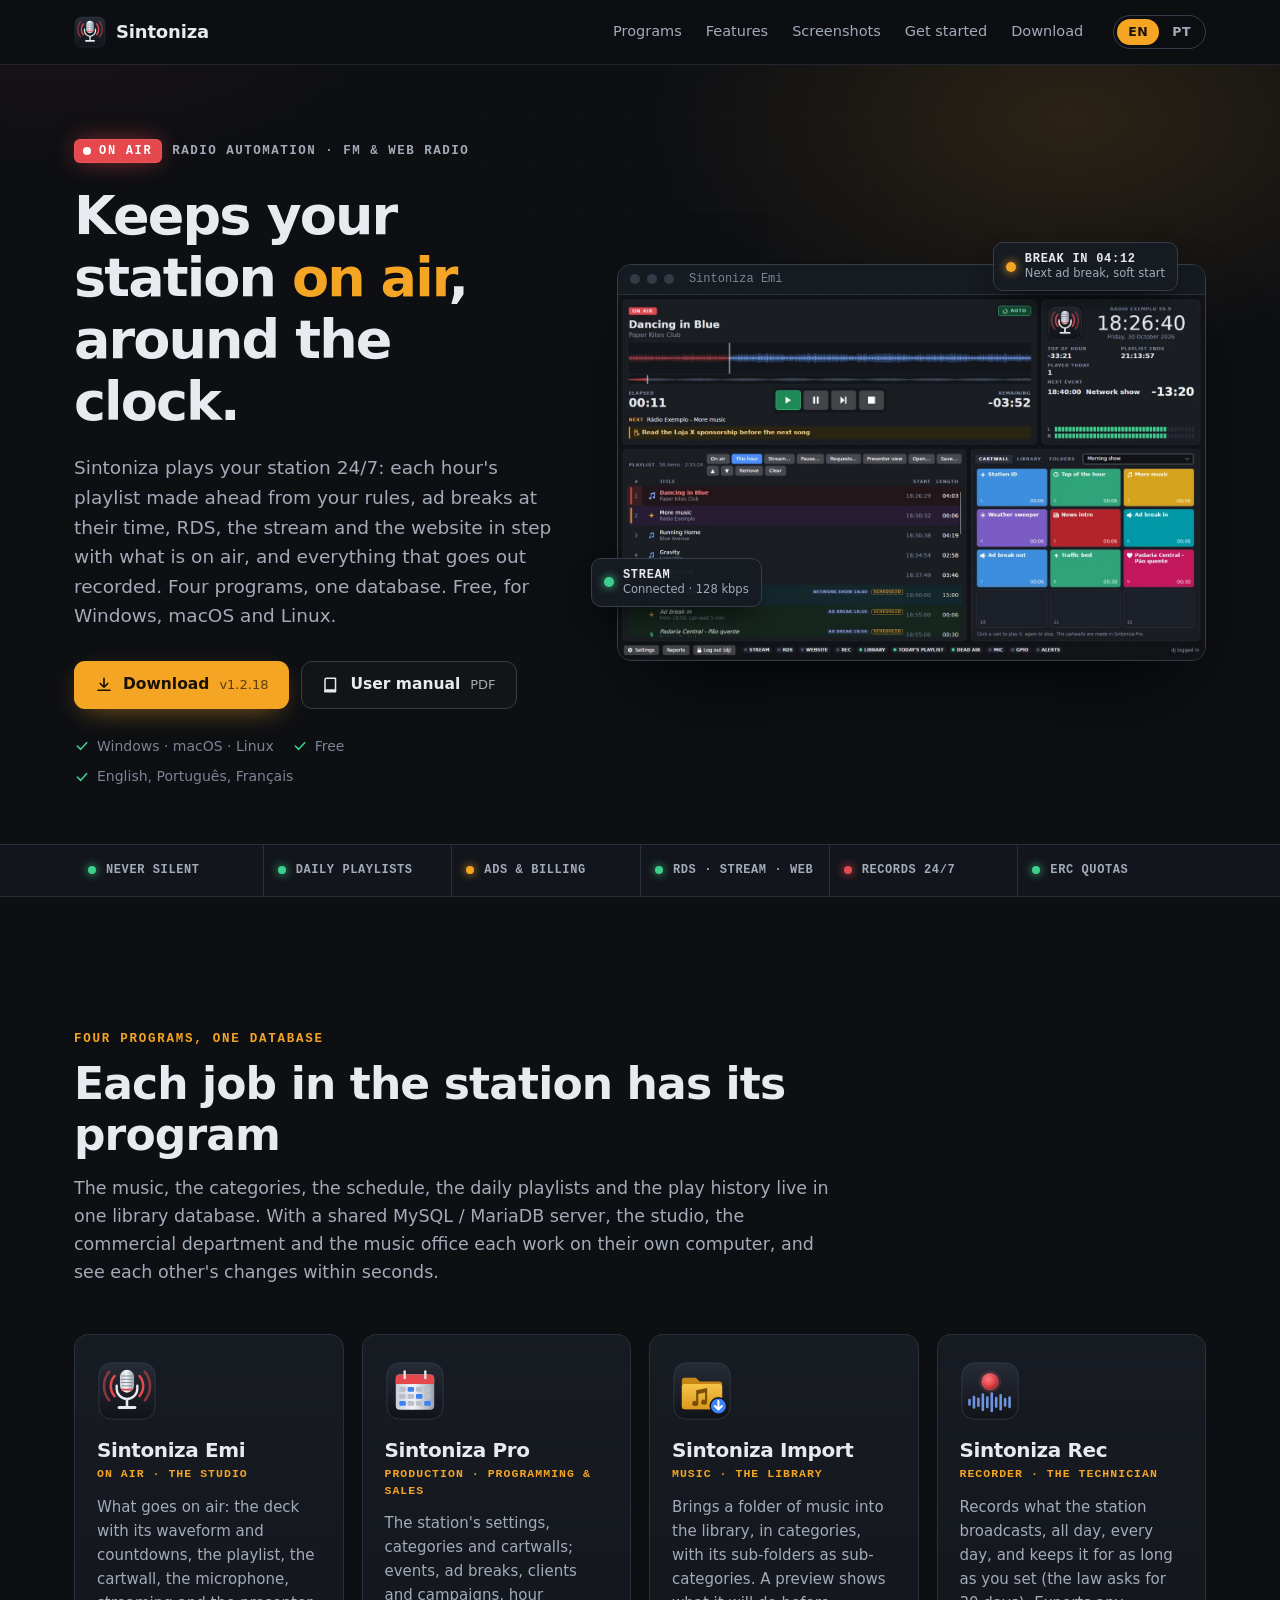
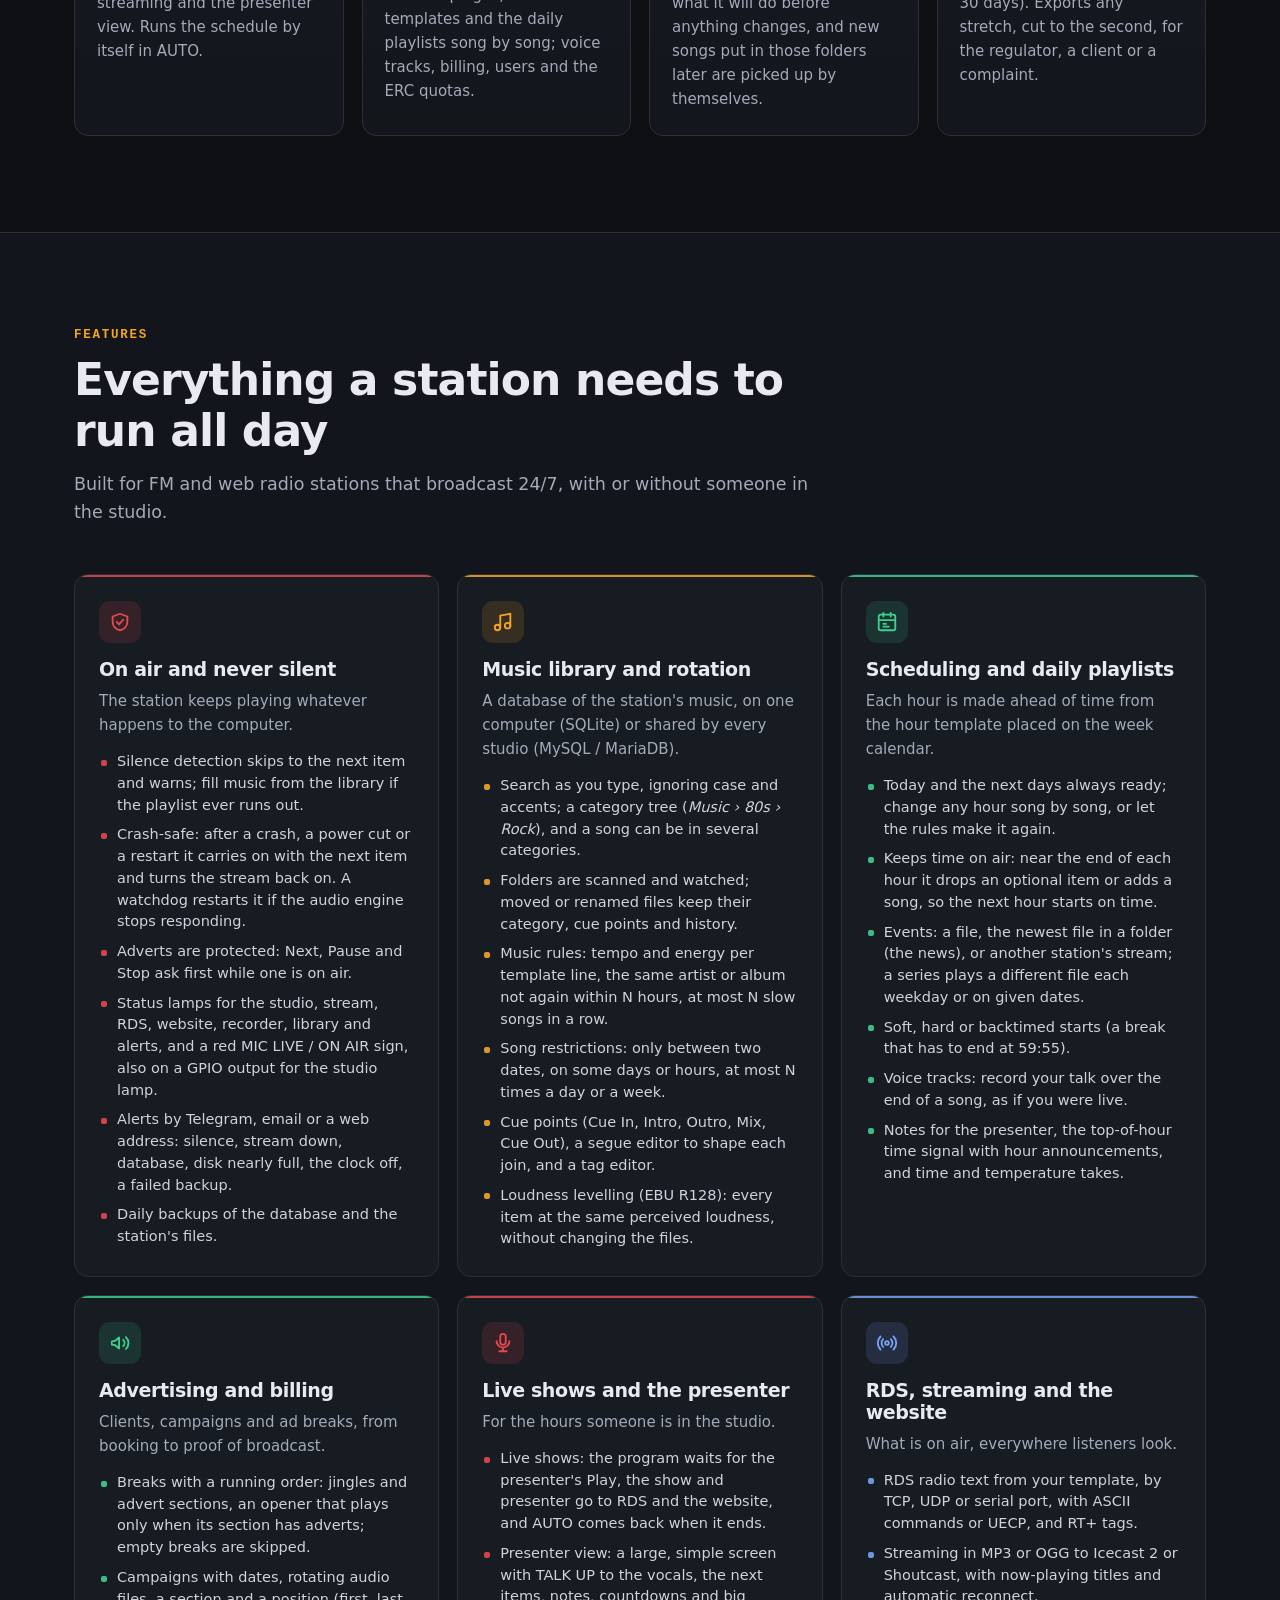
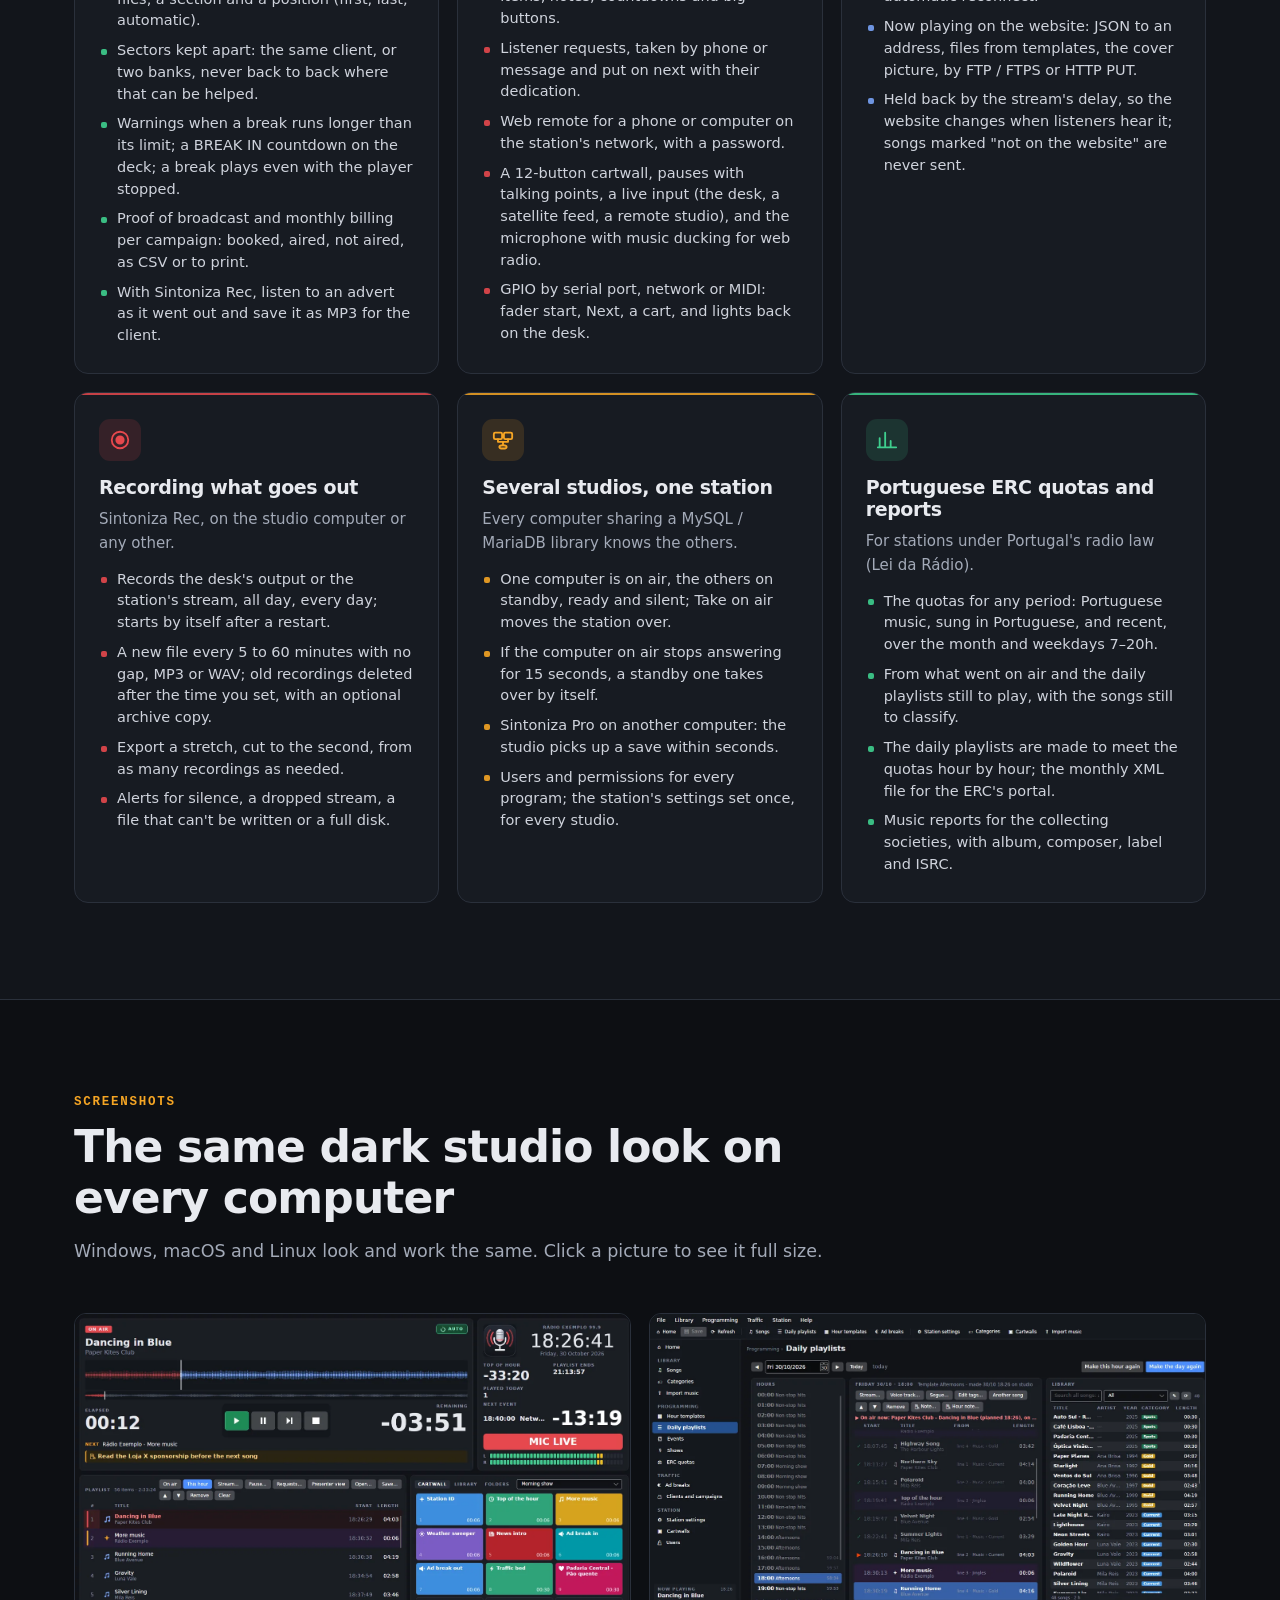
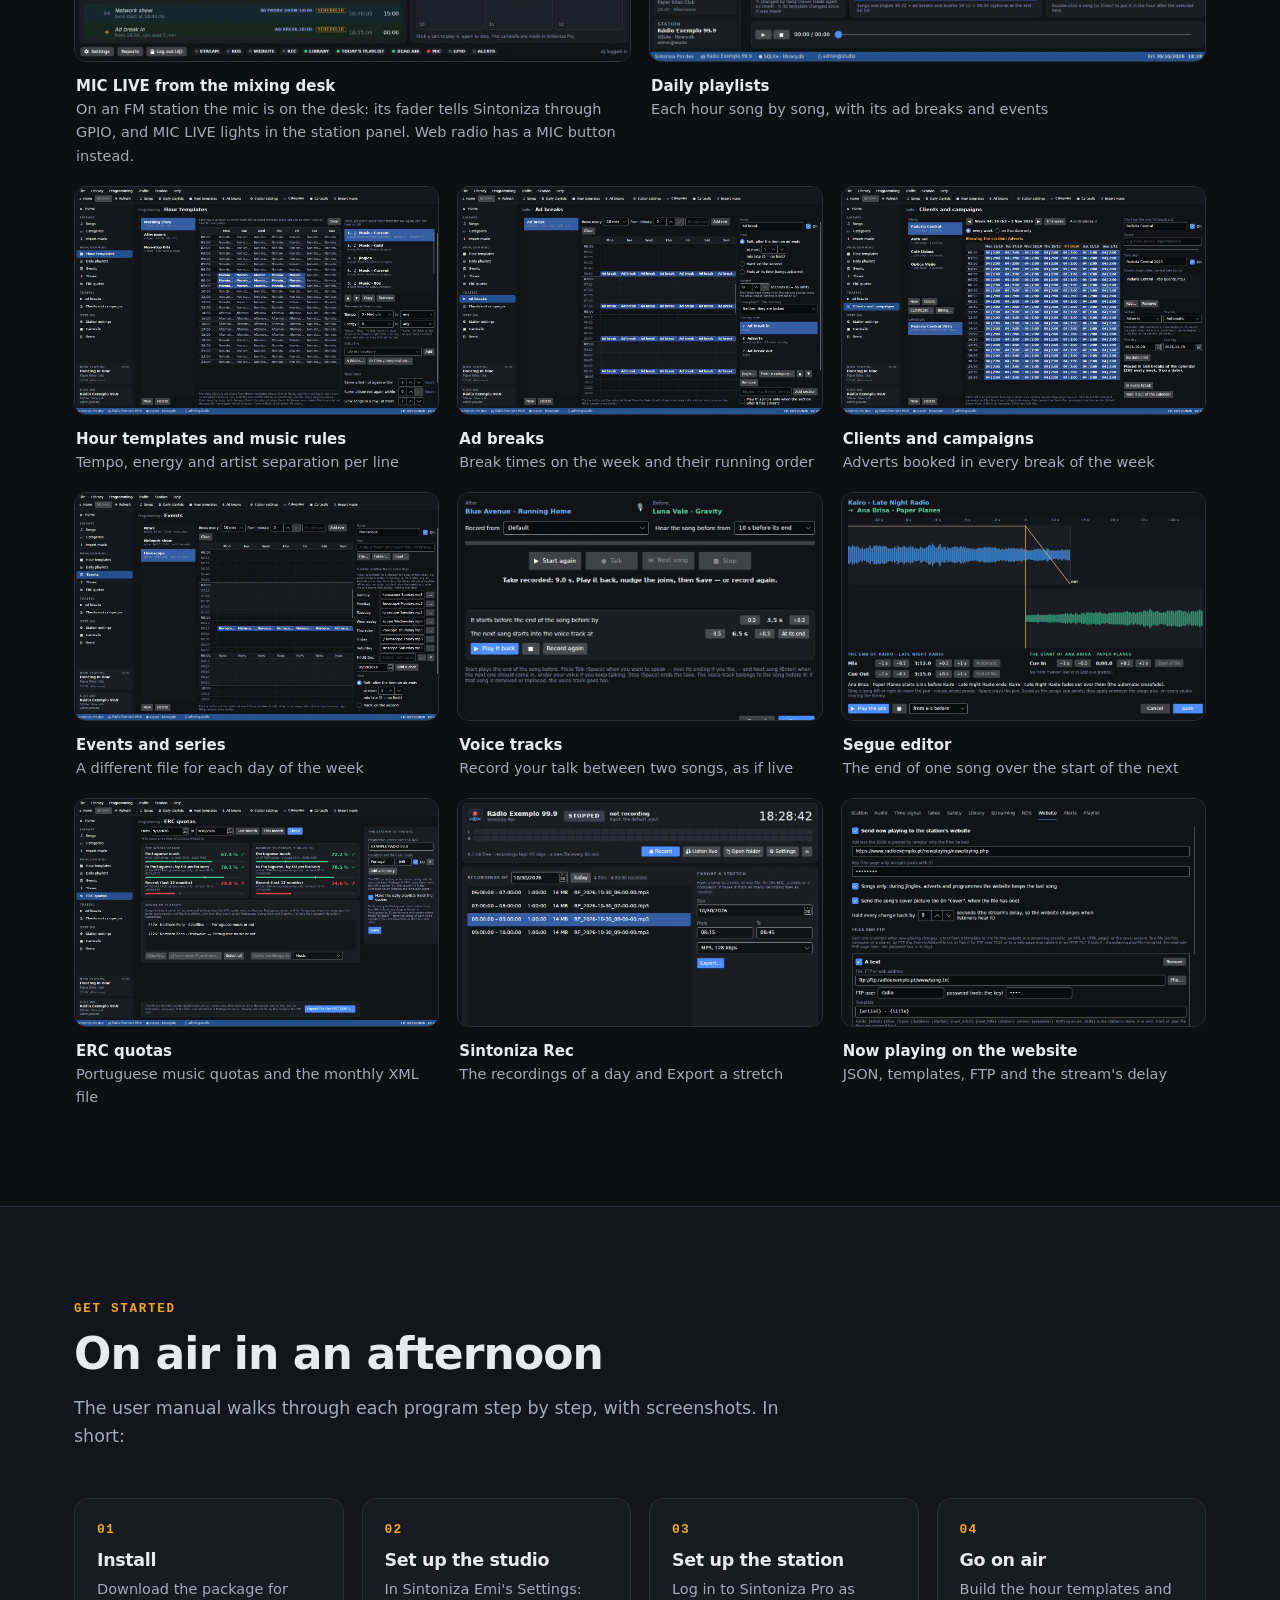
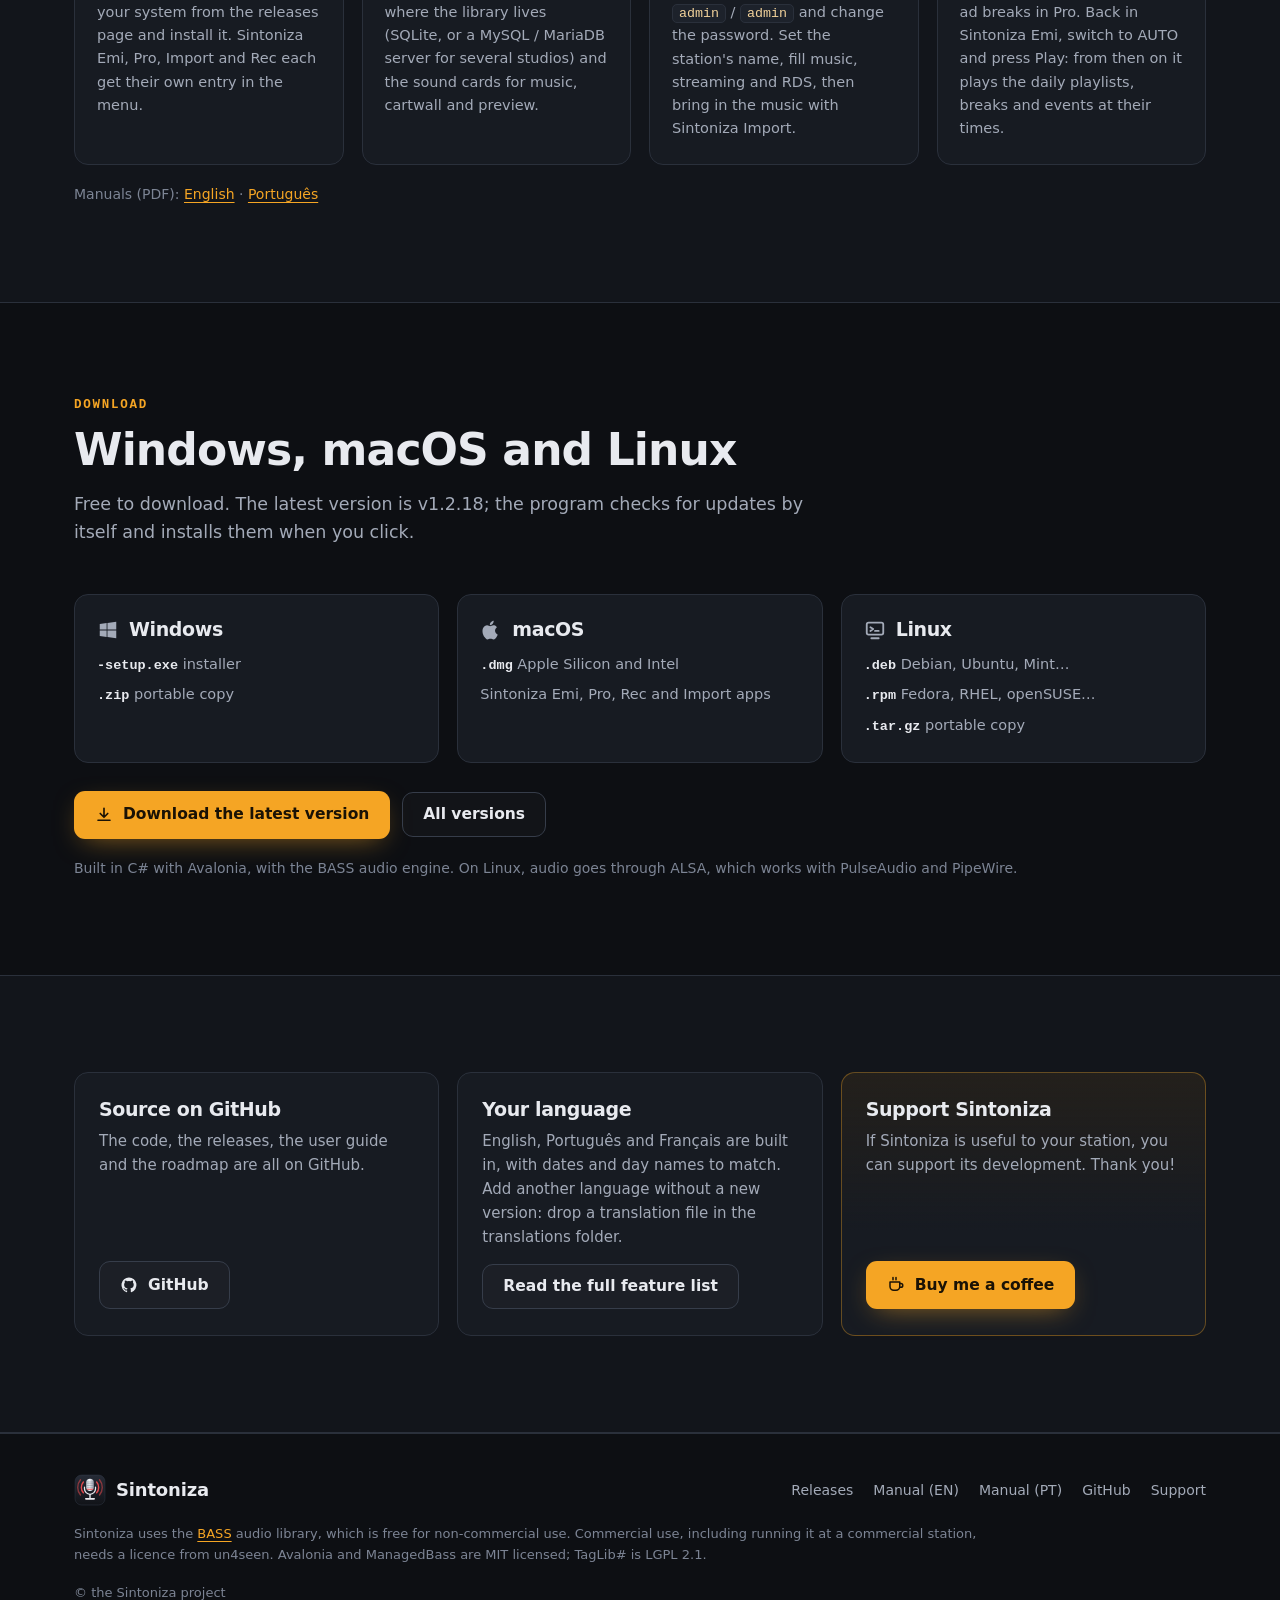
==== commit b062ba56: "Website and manual: the MIC LIVE picture says it comes from the mixing desk's mic fader by GPIO (an " ====
--- a/website/index.html
+++ b/website/index.html
@@ -418,8 +418,8 @@
     </div>
     <div class="shots">
       <figure class="shot big">
-        <button type="button"><img data-shot="main-onair" src="img/en/main-onair.webp" loading="lazy" decoding="async" width="1400" height="870" alt="The on-air screen with the mic open: mic live in the station panel, status lights in the bottom bar" data-alt-en="The on-air screen with the mic open: mic live in the station panel, status lights in the bottom bar" data-alt-pt="O ecrã de emissão com o microfone aberto: mic live no painel da estação, luzes de estado na barra de baixo"></button>
-        <figcaption><span lang="en"><b>The on-air screen with the mic open</b>MIC LIVE in the station panel, status lights in the bottom bar</span><span lang="pt"><b>O ecrã de emissão com o microfone aberto</b>MIC LIVE no painel da estação, luzes de estado na barra de baixo</span></figcaption>
+        <button type="button"><img data-shot="main-onair" src="img/en/main-onair.webp" loading="lazy" decoding="async" width="1400" height="870" alt="The on-air screen of an FM station with the desk's mic fader up: MIC LIVE in the station panel, status lights in the bottom bar" data-alt-en="The on-air screen of an FM station with the desk's mic fader up: MIC LIVE in the station panel, status lights in the bottom bar" data-alt-pt="O ecrã de emissão de uma rádio FM com o fader do micro da mesa em cima: MIC LIVE no painel da estação, luzes de estado na barra de baixo"></button>
+        <figcaption><span lang="en"><b>MIC LIVE from the mixing desk</b>On an FM station the mic is on the desk: its fader tells Sintoniza through GPIO, and MIC LIVE lights in the station panel. Web radio has a MIC button instead.</span><span lang="pt"><b>MIC LIVE a partir da mesa de mistura</b>Numa rádio FM o micro está na mesa: o fader avisa o Sintoniza por GPIO e o MIC LIVE acende no painel da estação. Numa rádio web há um botão MIC.</span></figcaption>
       </figure>
       <figure class="shot big">
         <button type="button"><img data-shot="schedule-daily" src="img/en/schedule-daily.webp" loading="lazy" decoding="async" width="1400" height="870" alt="Daily playlists: each hour song by song, with its ad breaks and events" data-alt-en="Daily playlists: each hour song by song, with its ad breaks and events" data-alt-pt="Playlists diárias: cada hora música a música, com os blocos e os eventos"></button>
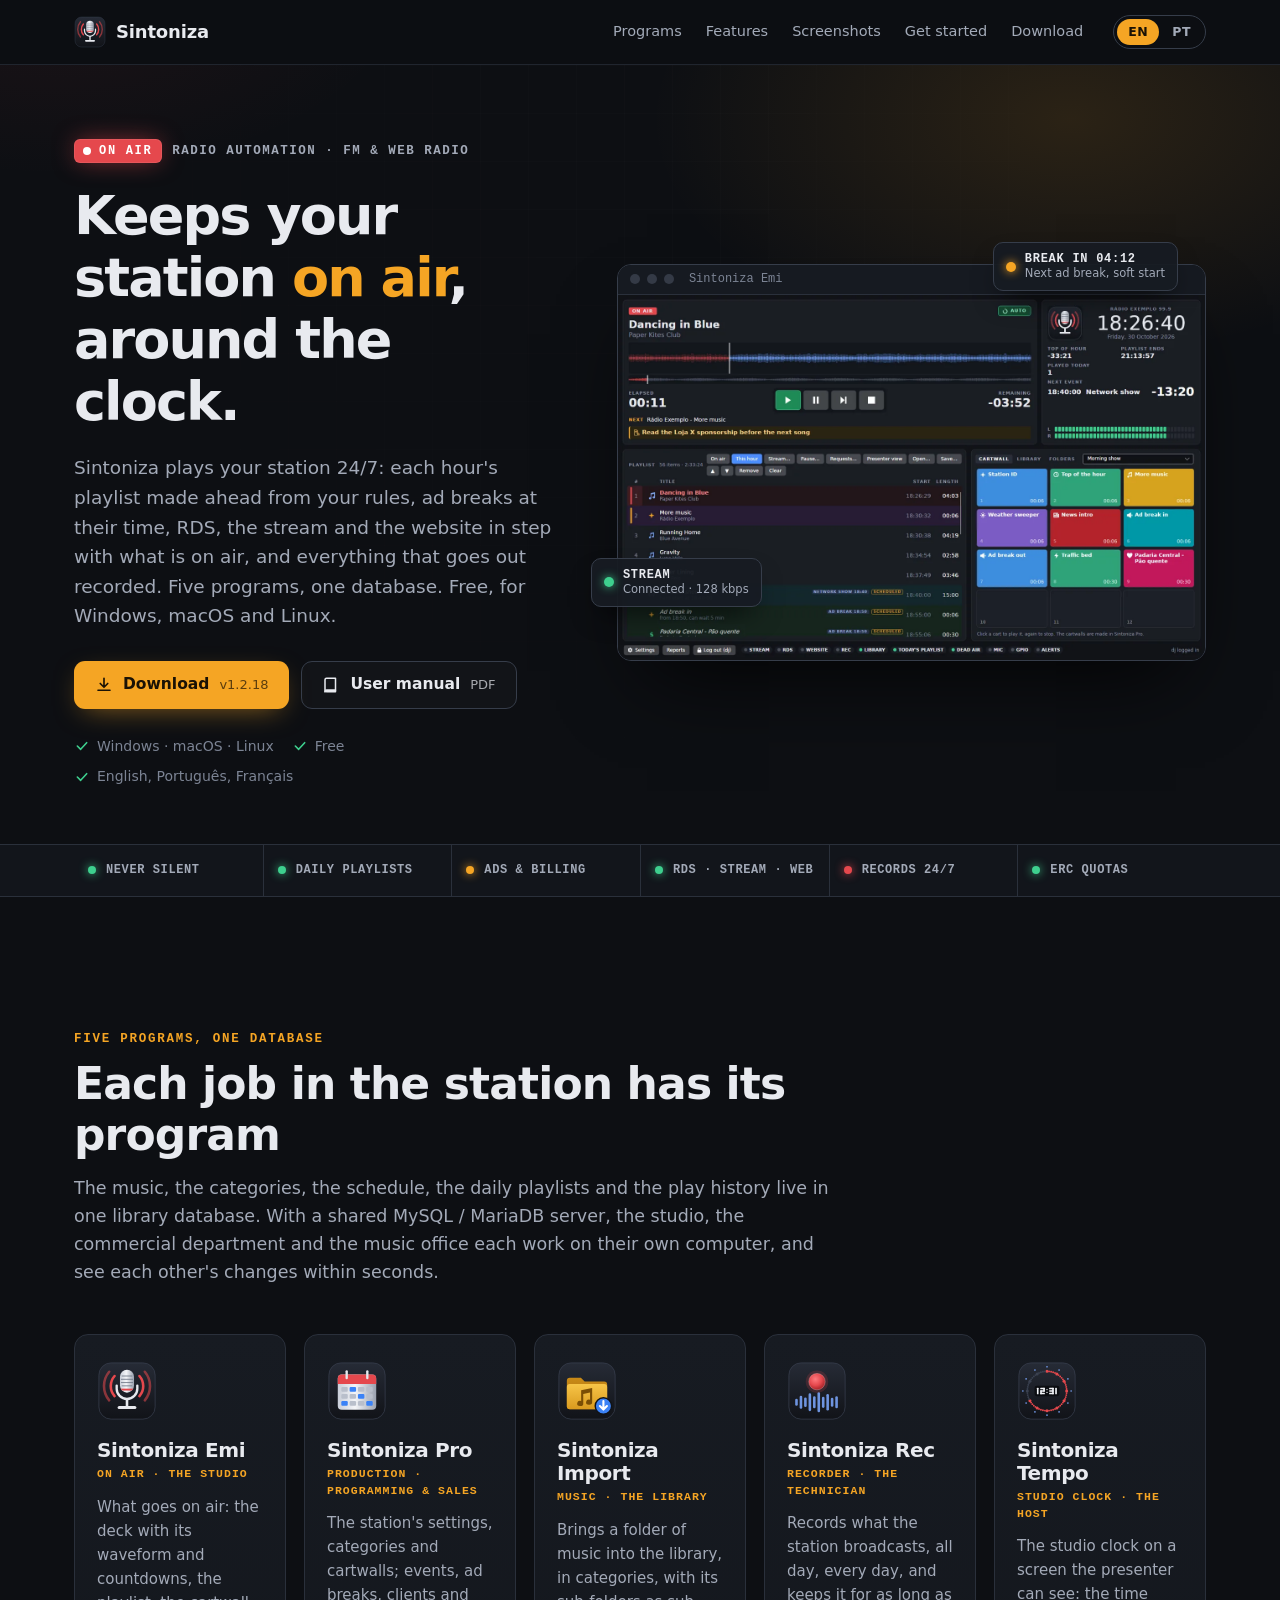
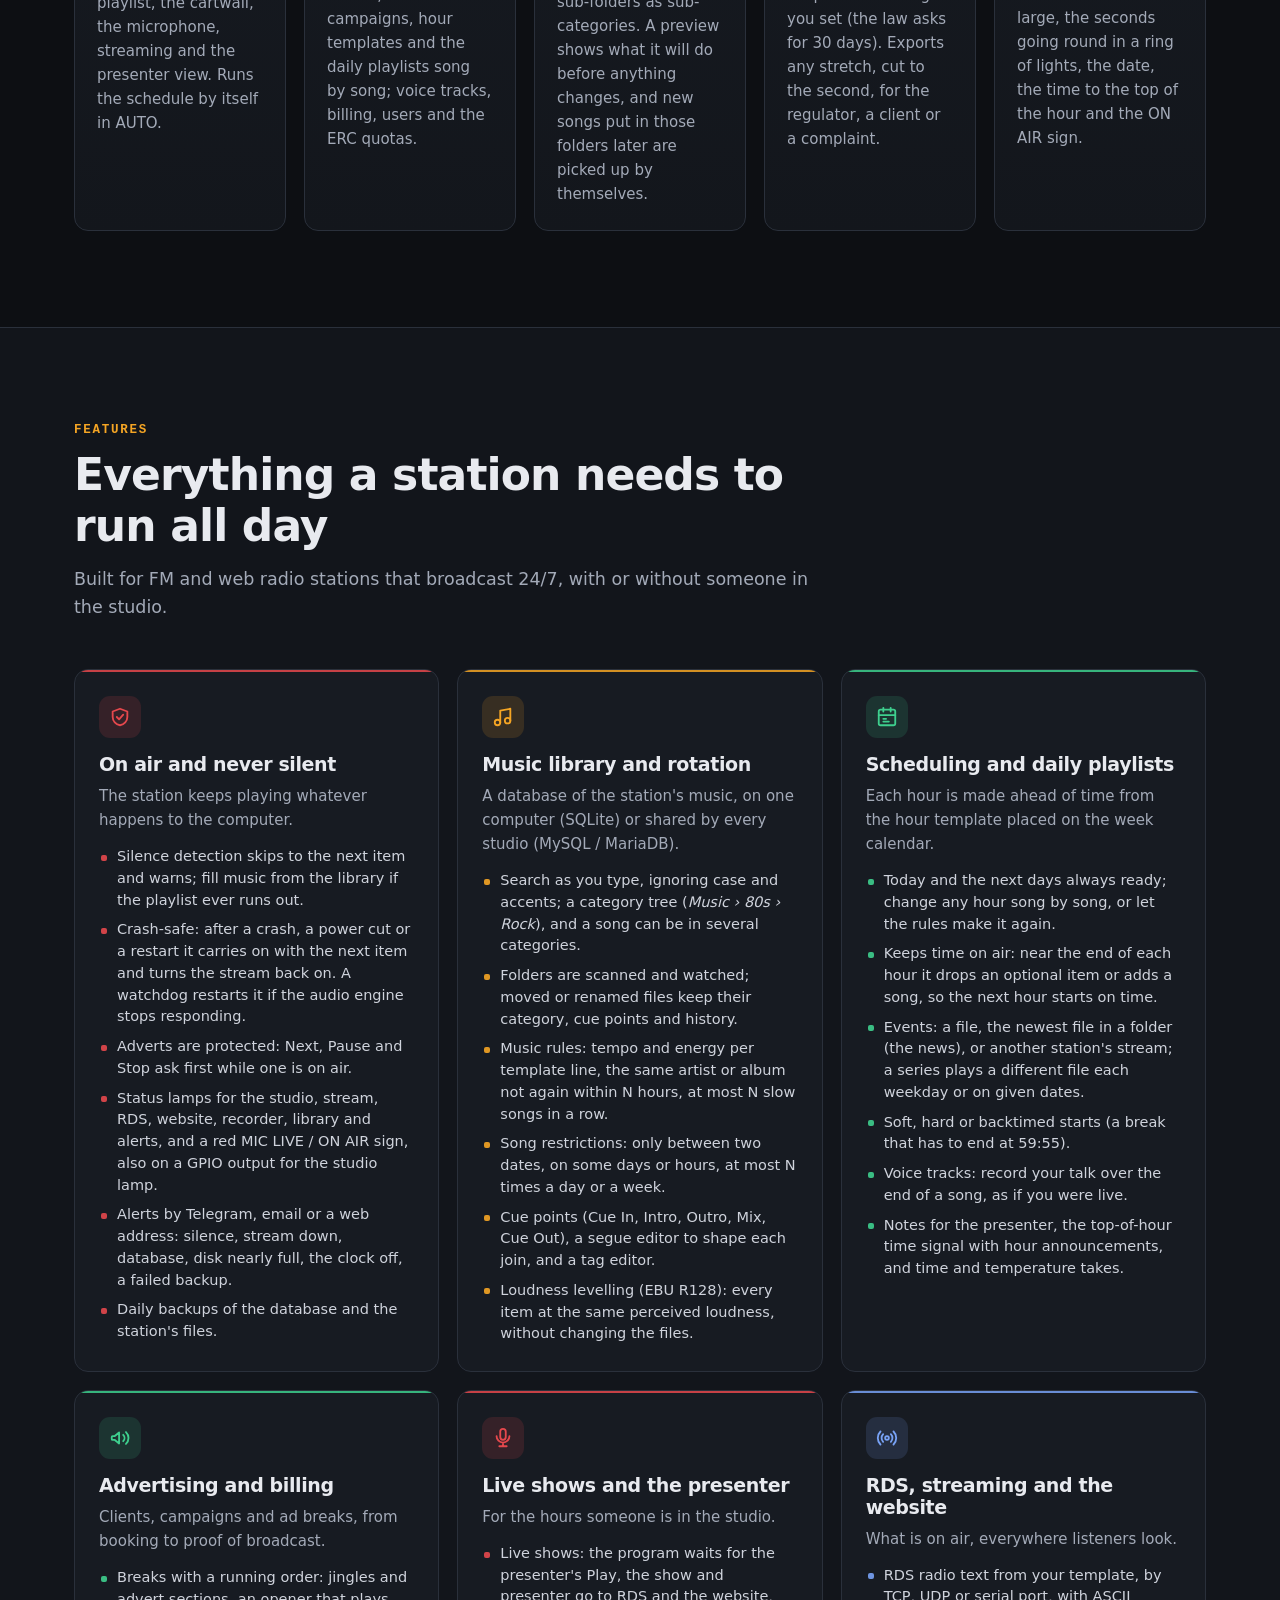
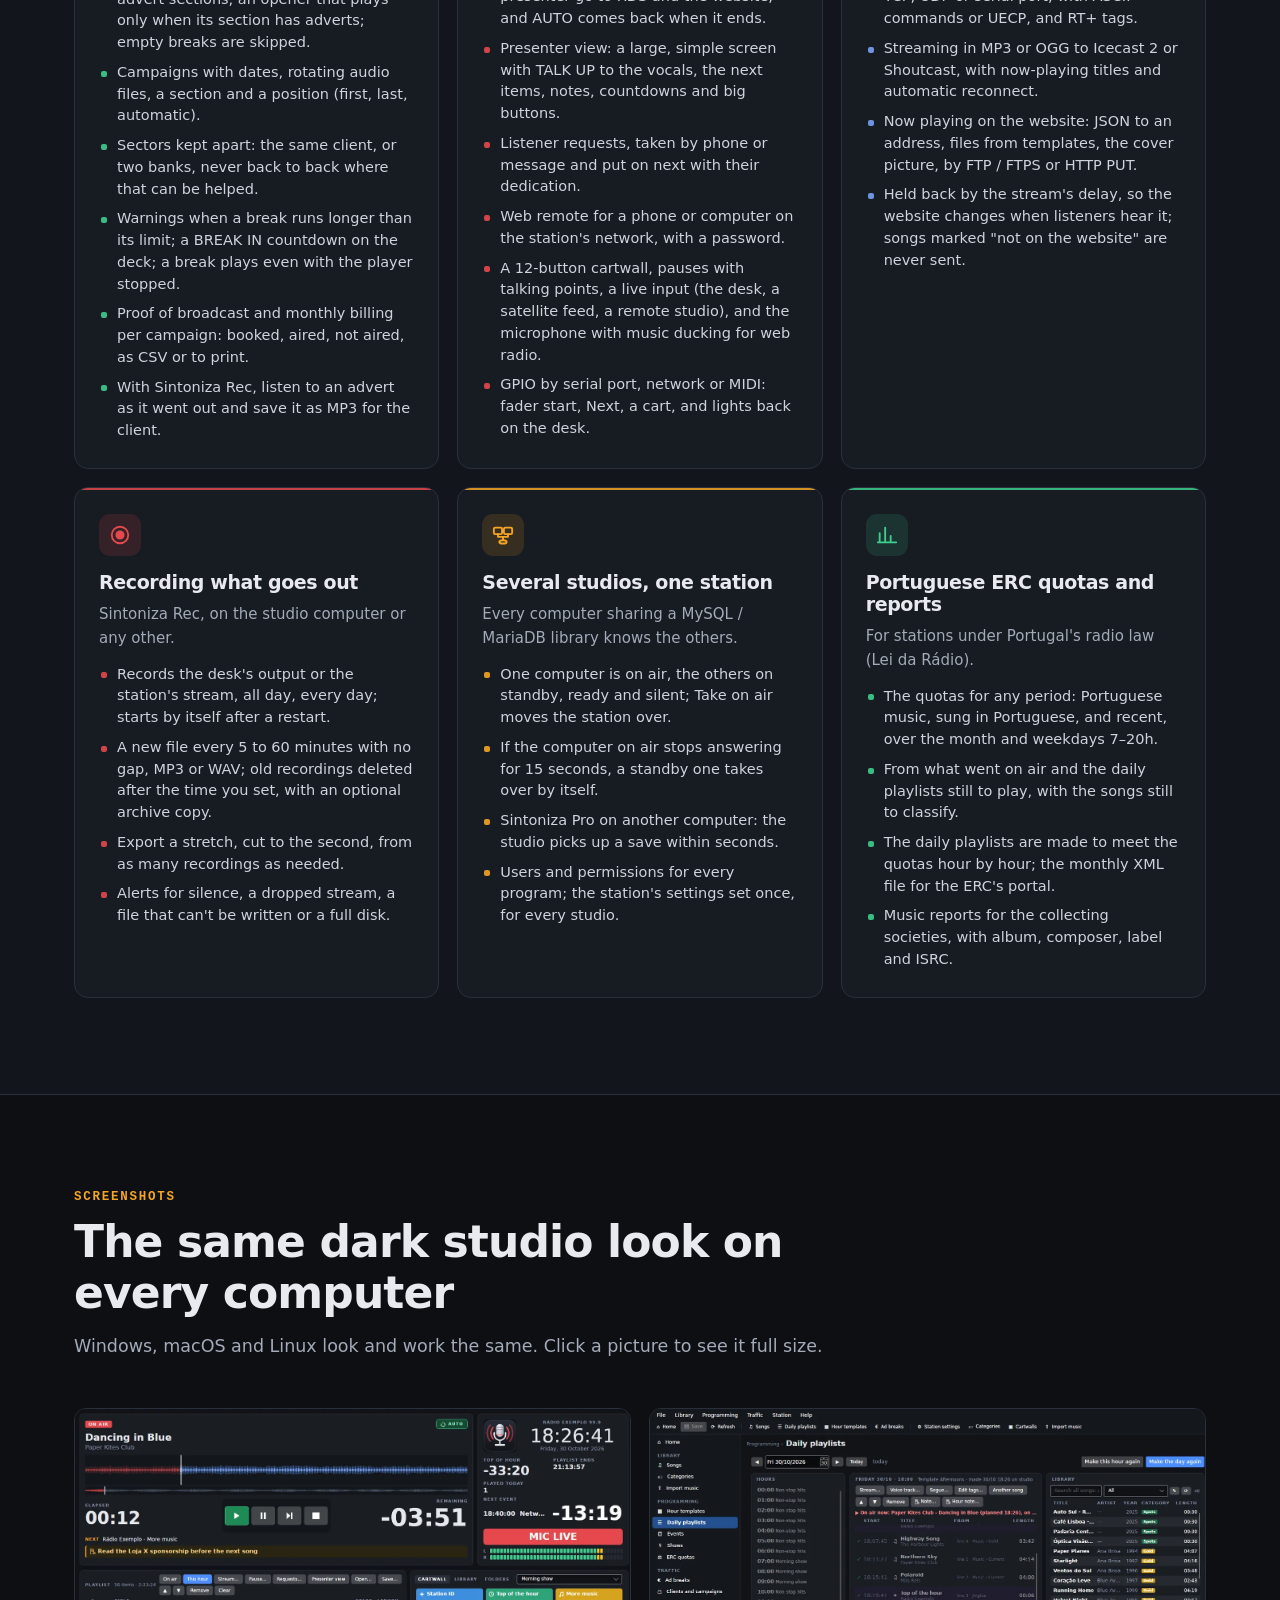
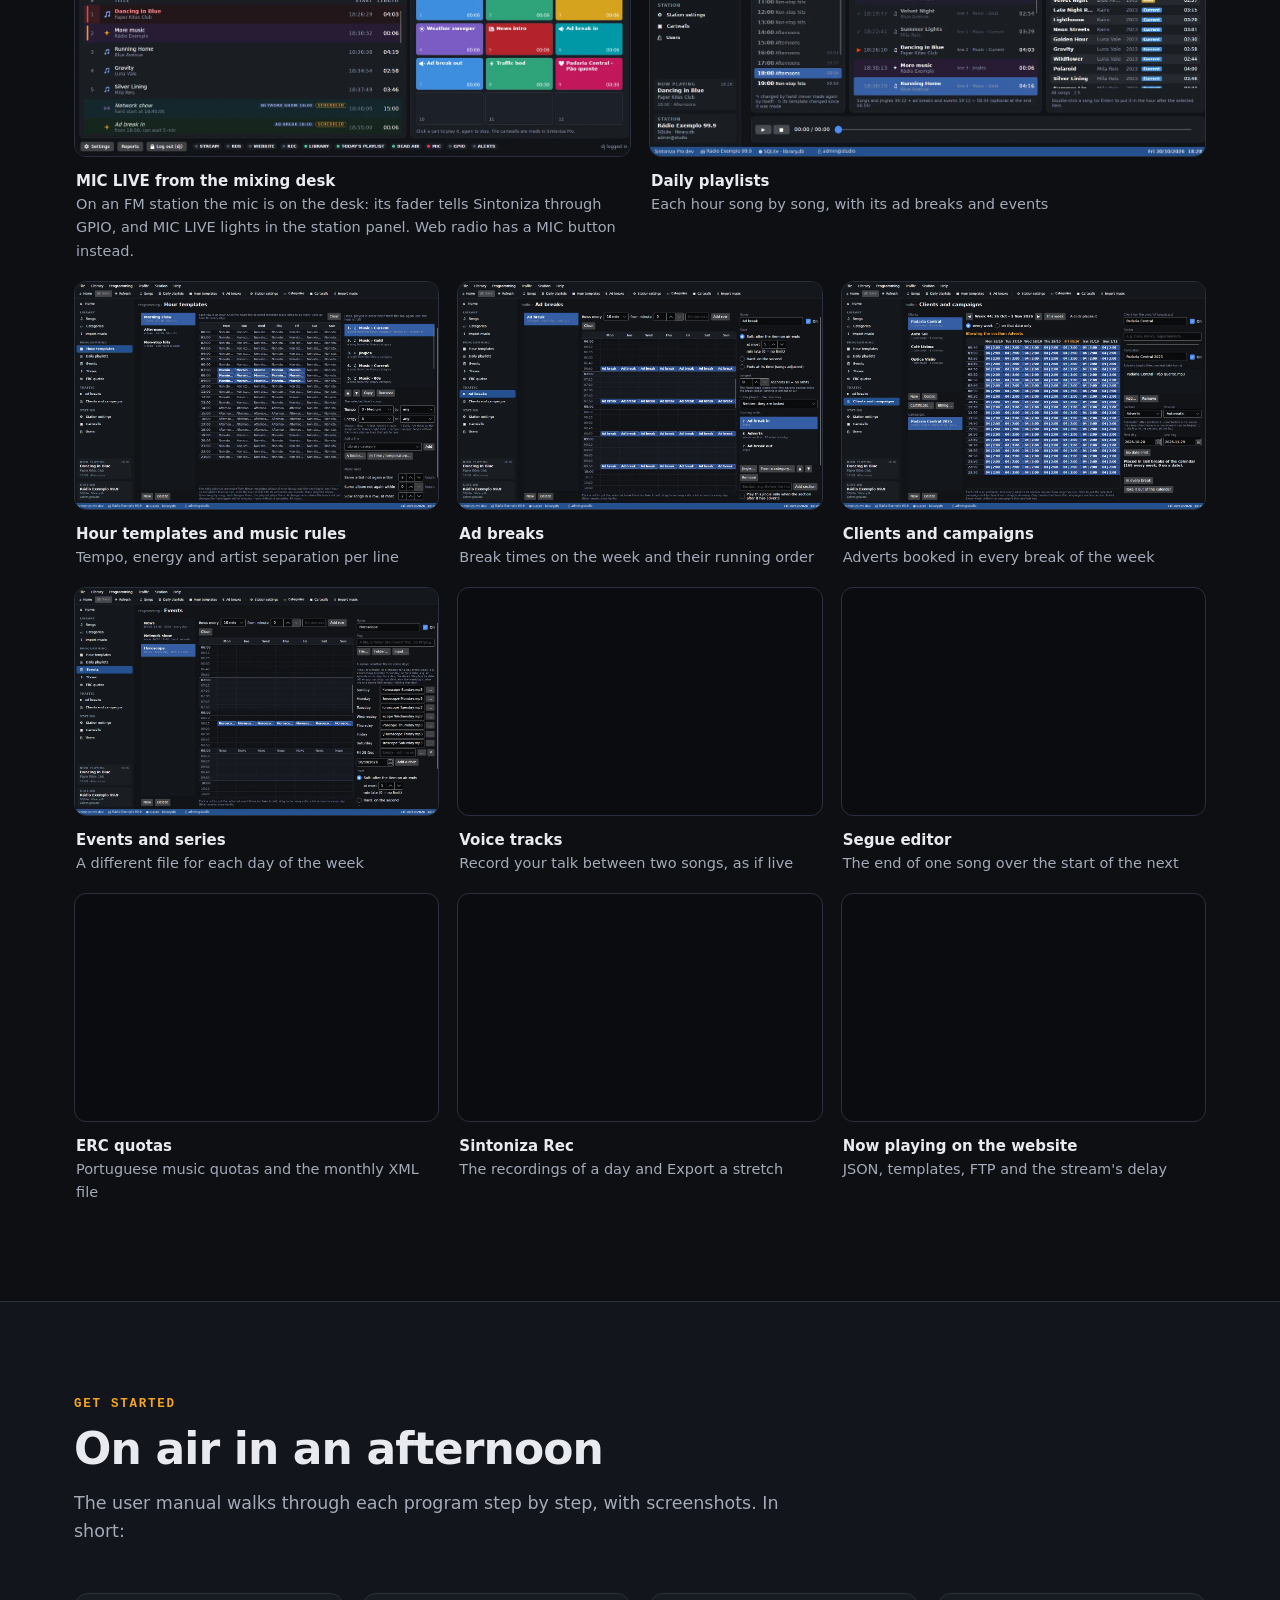
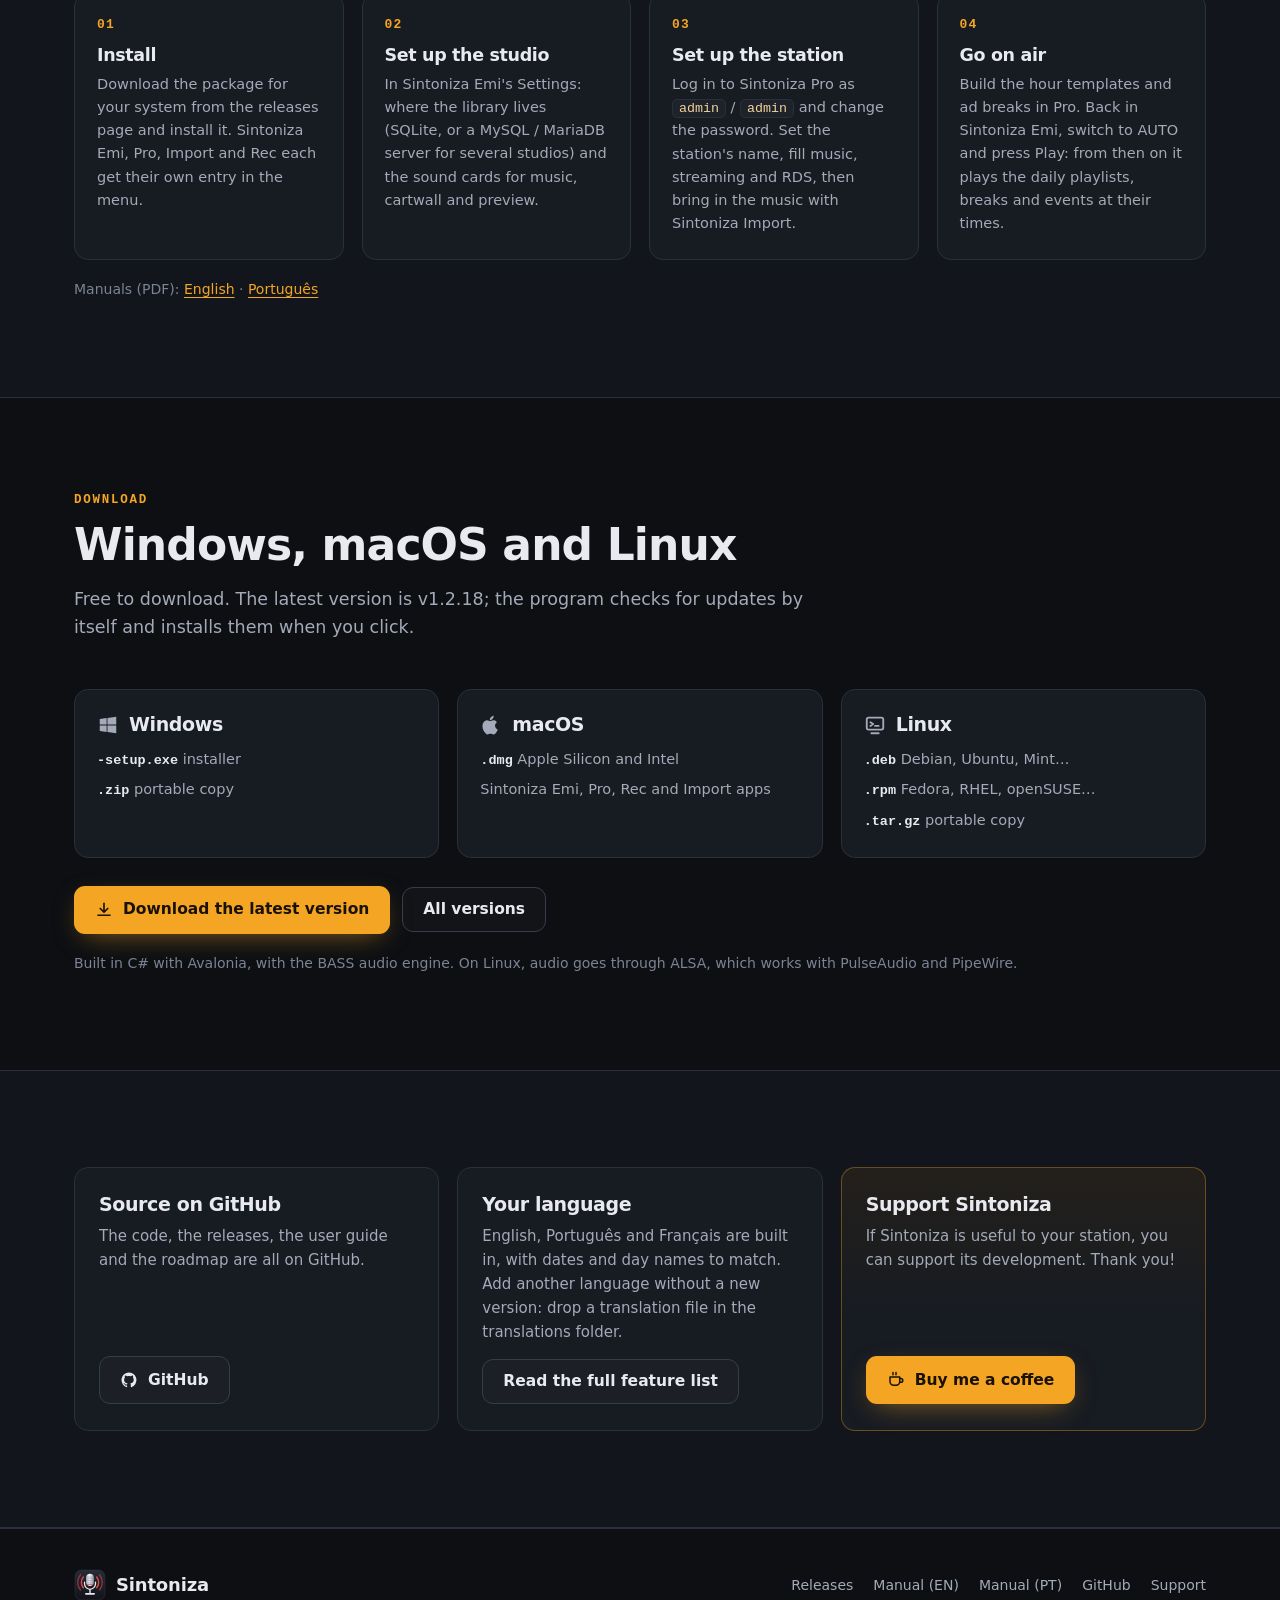
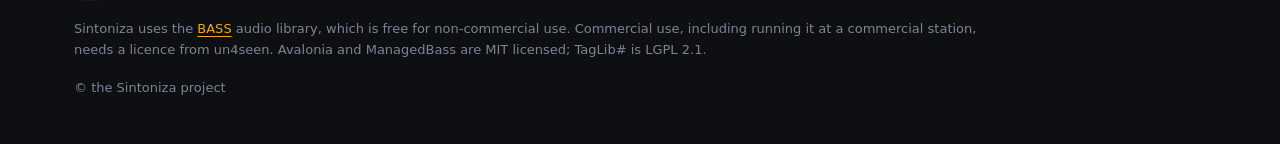
==== commit 44270a9e: "Sintoniza Tempo, the studio clock, a program of its own (an icon and an entry like the others on   W" ====
--- a/website/index.html
+++ b/website/index.html
@@ -55,8 +55,8 @@
         <span lang="en">Keeps your station <em>on air</em>, around the clock.</span>
         <span lang="pt">Mantém a sua rádio <em>no ar</em>, a qualquer hora.</span>
       </h1>
-      <p class="lede" lang="en">Sintoniza plays your station 24/7: each hour's playlist made ahead from your rules, ad breaks at their time, RDS, the stream and the website in step with what is on air, and everything that goes out recorded. Four programs, one database. Free, for Windows, macOS and Linux.</p>
-      <p class="lede" lang="pt">O Sintoniza põe a sua rádio a tocar 24 horas por dia: a playlist de cada hora feita com antecedência a partir das suas regras, os blocos publicitários à hora certa, o RDS, o stream e o site sempre a par do que está no ar, e tudo o que sai gravado. Quatro programas, uma base de dados. Gratuito, para Windows, macOS e Linux.</p>
+      <p class="lede" lang="en">Sintoniza plays your station 24/7: each hour's playlist made ahead from your rules, ad breaks at their time, RDS, the stream and the website in step with what is on air, and everything that goes out recorded. Five programs, one database. Free, for Windows, macOS and Linux.</p>
+      <p class="lede" lang="pt">O Sintoniza põe a sua rádio a tocar 24 horas por dia: a playlist de cada hora feita com antecedência a partir das suas regras, os blocos publicitários à hora certa, o RDS, o stream e o site sempre a par do que está no ar, e tudo o que sai gravado. Cinco programas, uma base de dados. Gratuito, para Windows, macOS e Linux.</p>
       <div class="cta">
         <a class="btn btn-primary" href="https://github.com/BrixSat/Sintoniza-Radio-automation-software/releases/latest">
           <svg viewBox="0 0 24 24" fill="none" stroke="currentColor" stroke-width="2.2" stroke-linecap="round" stroke-linejoin="round" aria-hidden="true"><path d="M12 3v12m0 0-5-5m5 5 5-5M4 19h16"/></svg>
@@ -108,7 +108,7 @@
 <section id="programs">
   <div class="wrap">
     <div class="sec-head">
-      <span class="kicker"><span lang="en">Four programs, one database</span><span lang="pt">Quatro programas, uma base de dados</span></span>
+      <span class="kicker"><span lang="en">Five programs, one database</span><span lang="pt">Cinco programas, uma base de dados</span></span>
       <h2><span lang="en">Each job in the station has its program</span><span lang="pt">Cada trabalho da rádio tem o seu programa</span></h2>
       <p lang="en">The music, the categories, the schedule, the daily playlists and the play history live in one library database. With a shared MySQL / MariaDB server, the studio, the commercial department and the music office each work on their own computer, and see each other's changes within seconds.</p>
       <p lang="pt">A música, as categorias, a grelha, as playlists diárias e o histórico de emissão estão numa só base de dados. Com um servidor MySQL / MariaDB partilhado, o estúdio, o departamento comercial e quem trata da música trabalham cada um no seu computador e veem as alterações dos outros em segundos.</p>
@@ -141,6 +141,13 @@
         <div class="who"><span lang="en">Recorder · the technician</span><span lang="pt">Gravação · a técnica</span></div>
         <p lang="en">Records what the station broadcasts, all day, every day, and keeps it for as long as you set (the law asks for 30 days). Exports any stretch, cut to the second, for the regulator, a client or a complaint.</p>
         <p lang="pt">Grava o que a rádio emite, todo o dia, todos os dias, e guarda-o pelo tempo que escolher (a lei pede 30 dias). Exporta qualquer excerto, cortado ao segundo, para o regulador, um cliente ou uma reclamação.</p>
+      </article>
+      <article class="program">
+        <img src="img/icon-tempo.svg" alt="" width="60" height="60">
+        <h3>Sintoniza Tempo</h3>
+        <div class="who"><span lang="en">Studio clock · the host</span><span lang="pt">Relógio de estúdio · o locutor</span></div>
+        <p lang="en">The studio clock on a screen the presenter can see: the time large, the seconds going round in a ring of lights, the date, the time to the top of the hour and the ON AIR sign.</p>
+        <p lang="pt">O relógio de estúdio num ecrã que o locutor vê: a hora em grande, os segundos a andar num anel de luzes, a data, quanto falta para a hora certa e o sinal NO AR.</p>
       </article>
     </div>
   </div>
--- a/website/style.css
+++ b/website/style.css
@@ -167,7 +167,7 @@
 .alt { background: var(--bg-2); border-top: 1px solid var(--line); border-bottom: 1px solid var(--line); }
 
 /* Programs */
-.programs { display: grid; grid-template-columns: repeat(4, minmax(0, 1fr)); gap: 18px; }
+.programs { display: grid; grid-template-columns: repeat(5, minmax(0, 1fr)); gap: 18px; }
 .program {
   background: linear-gradient(180deg, var(--panel) 0%, rgba(23,27,34,0.6) 100%);
   border: 1px solid var(--line); border-radius: var(--radius); padding: 26px 22px 24px;
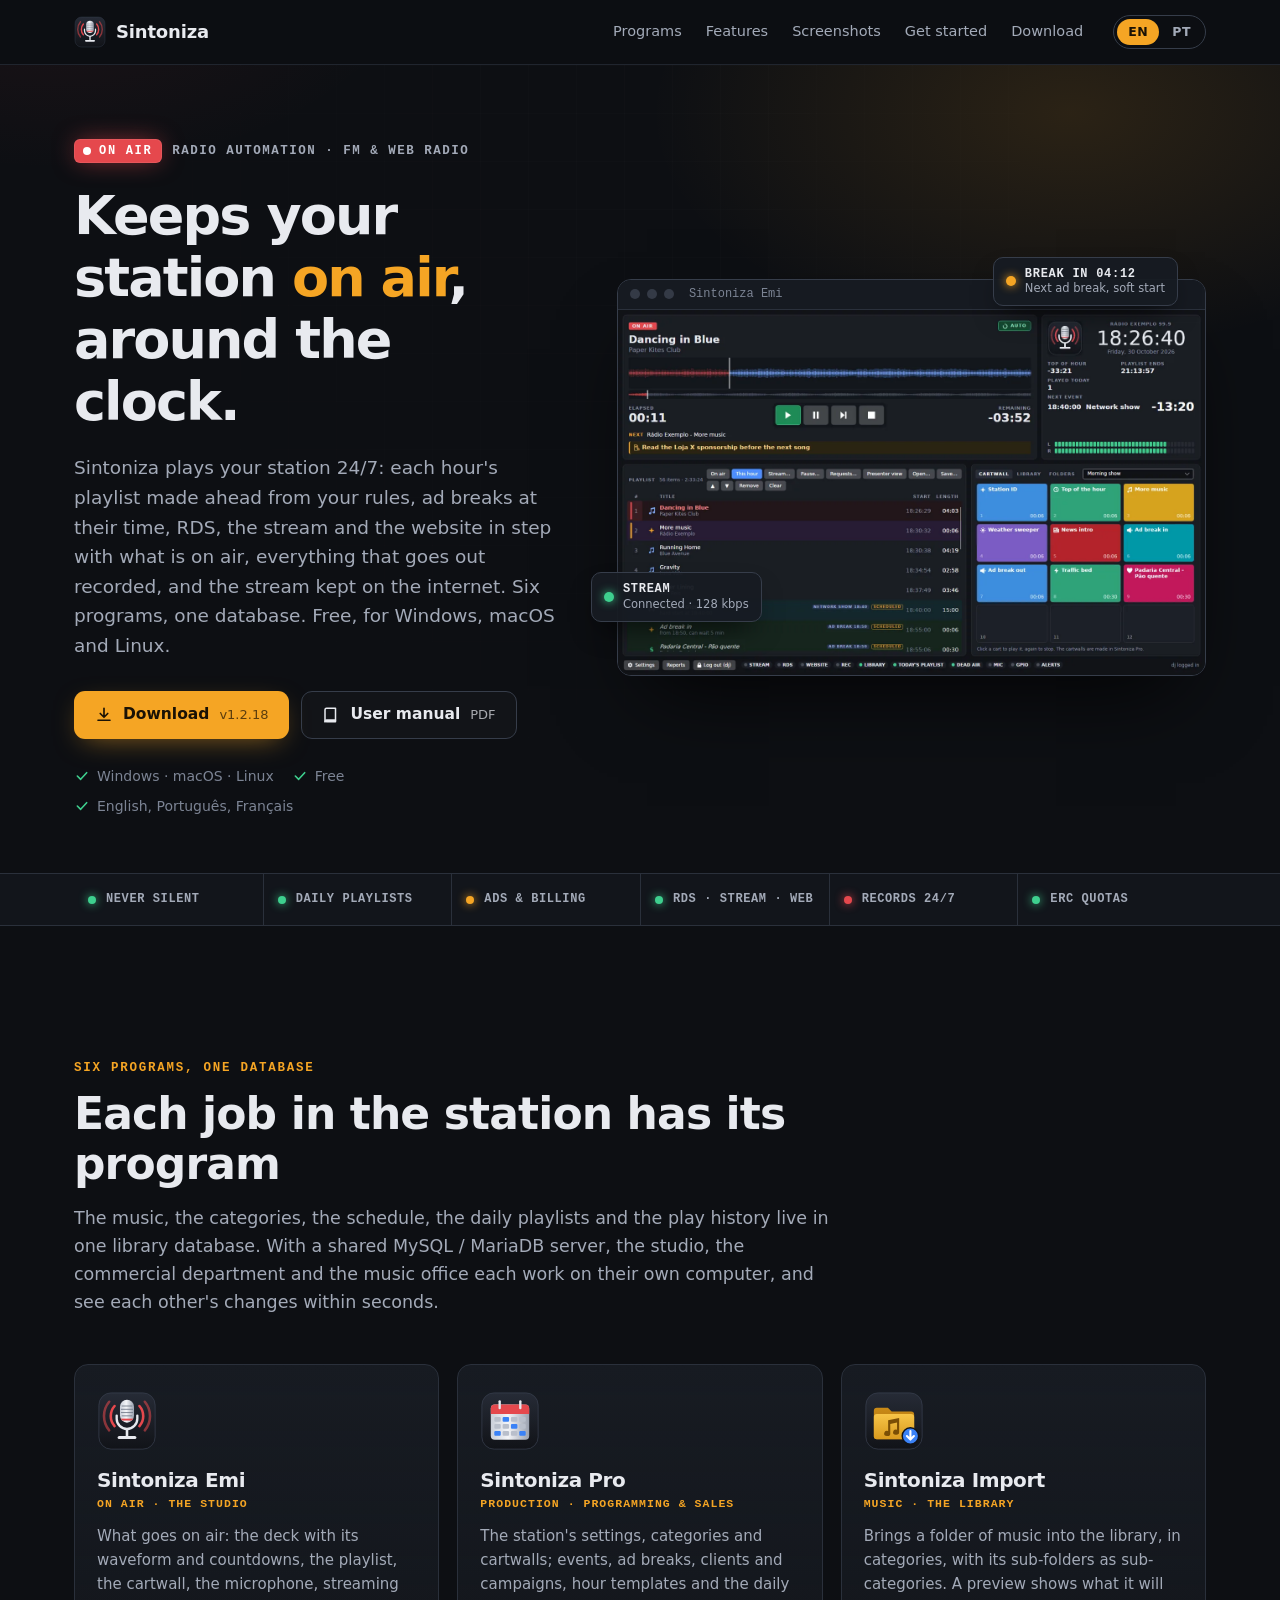
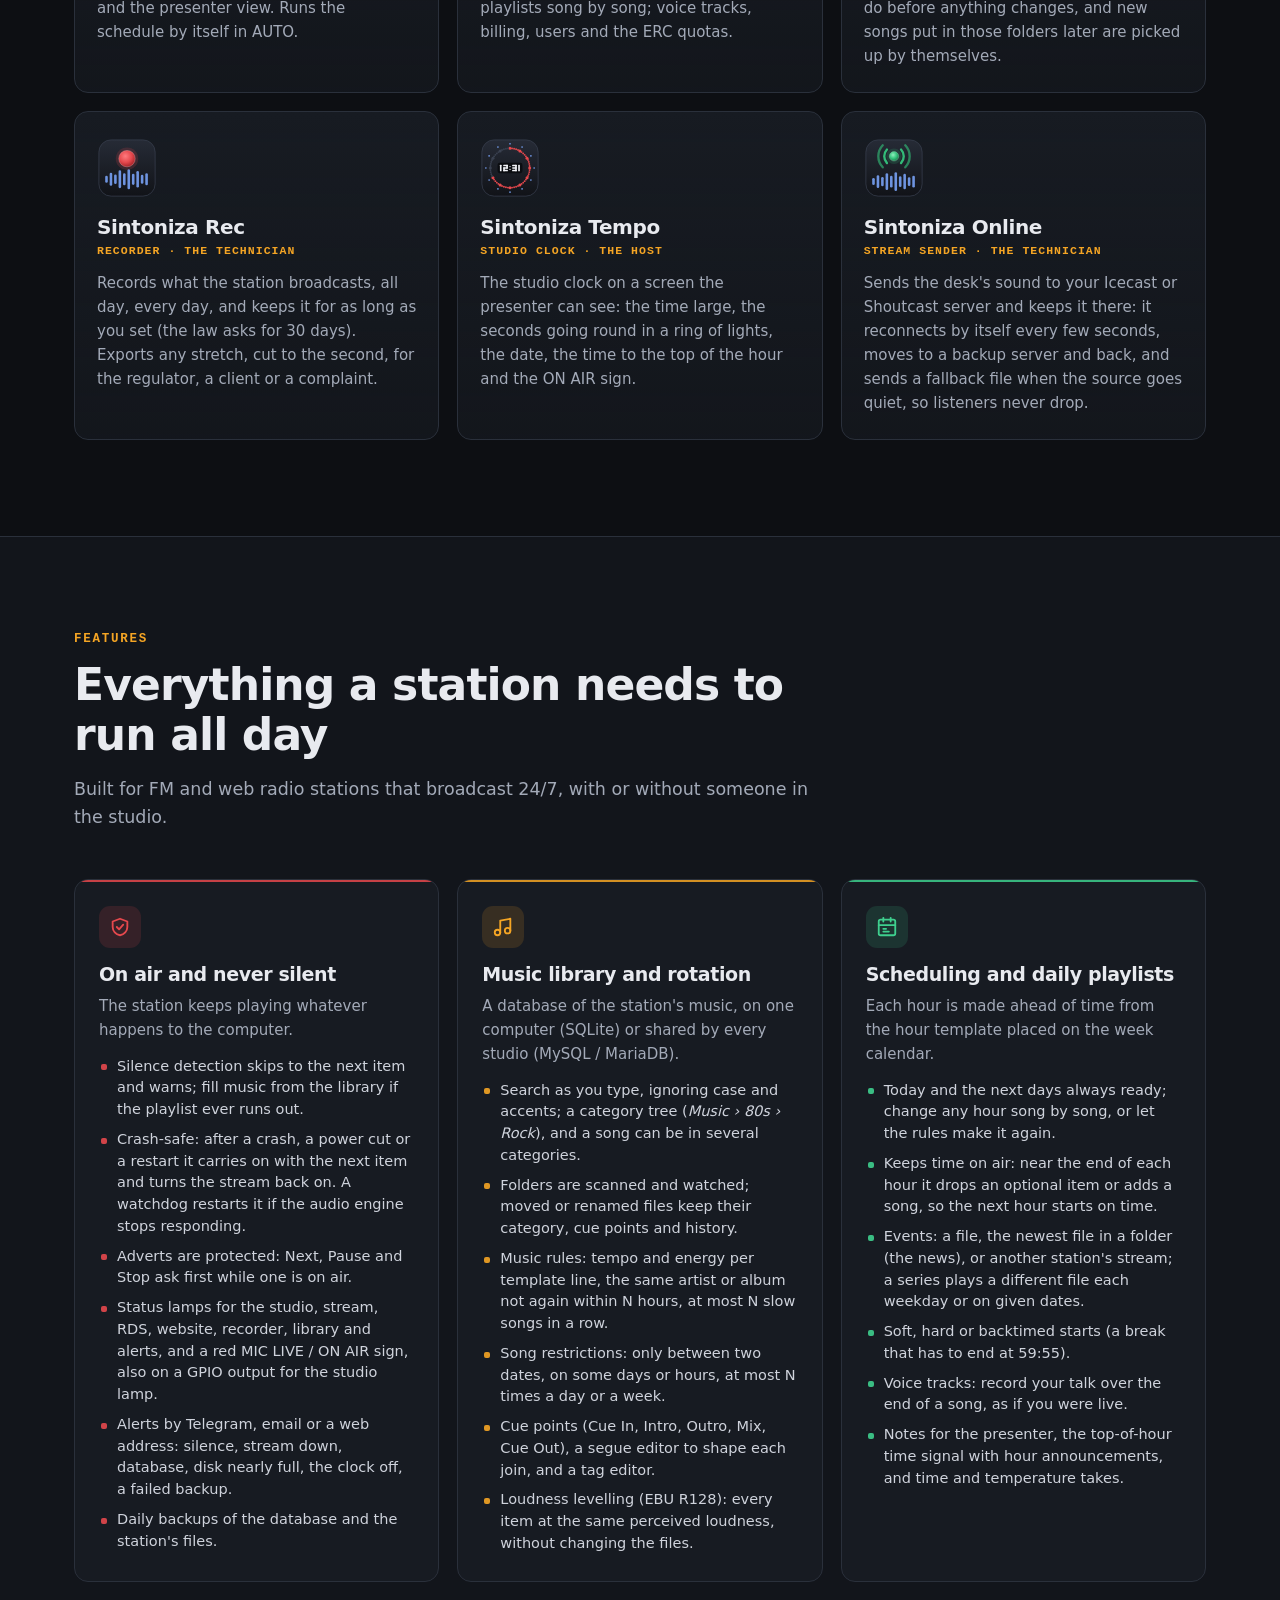
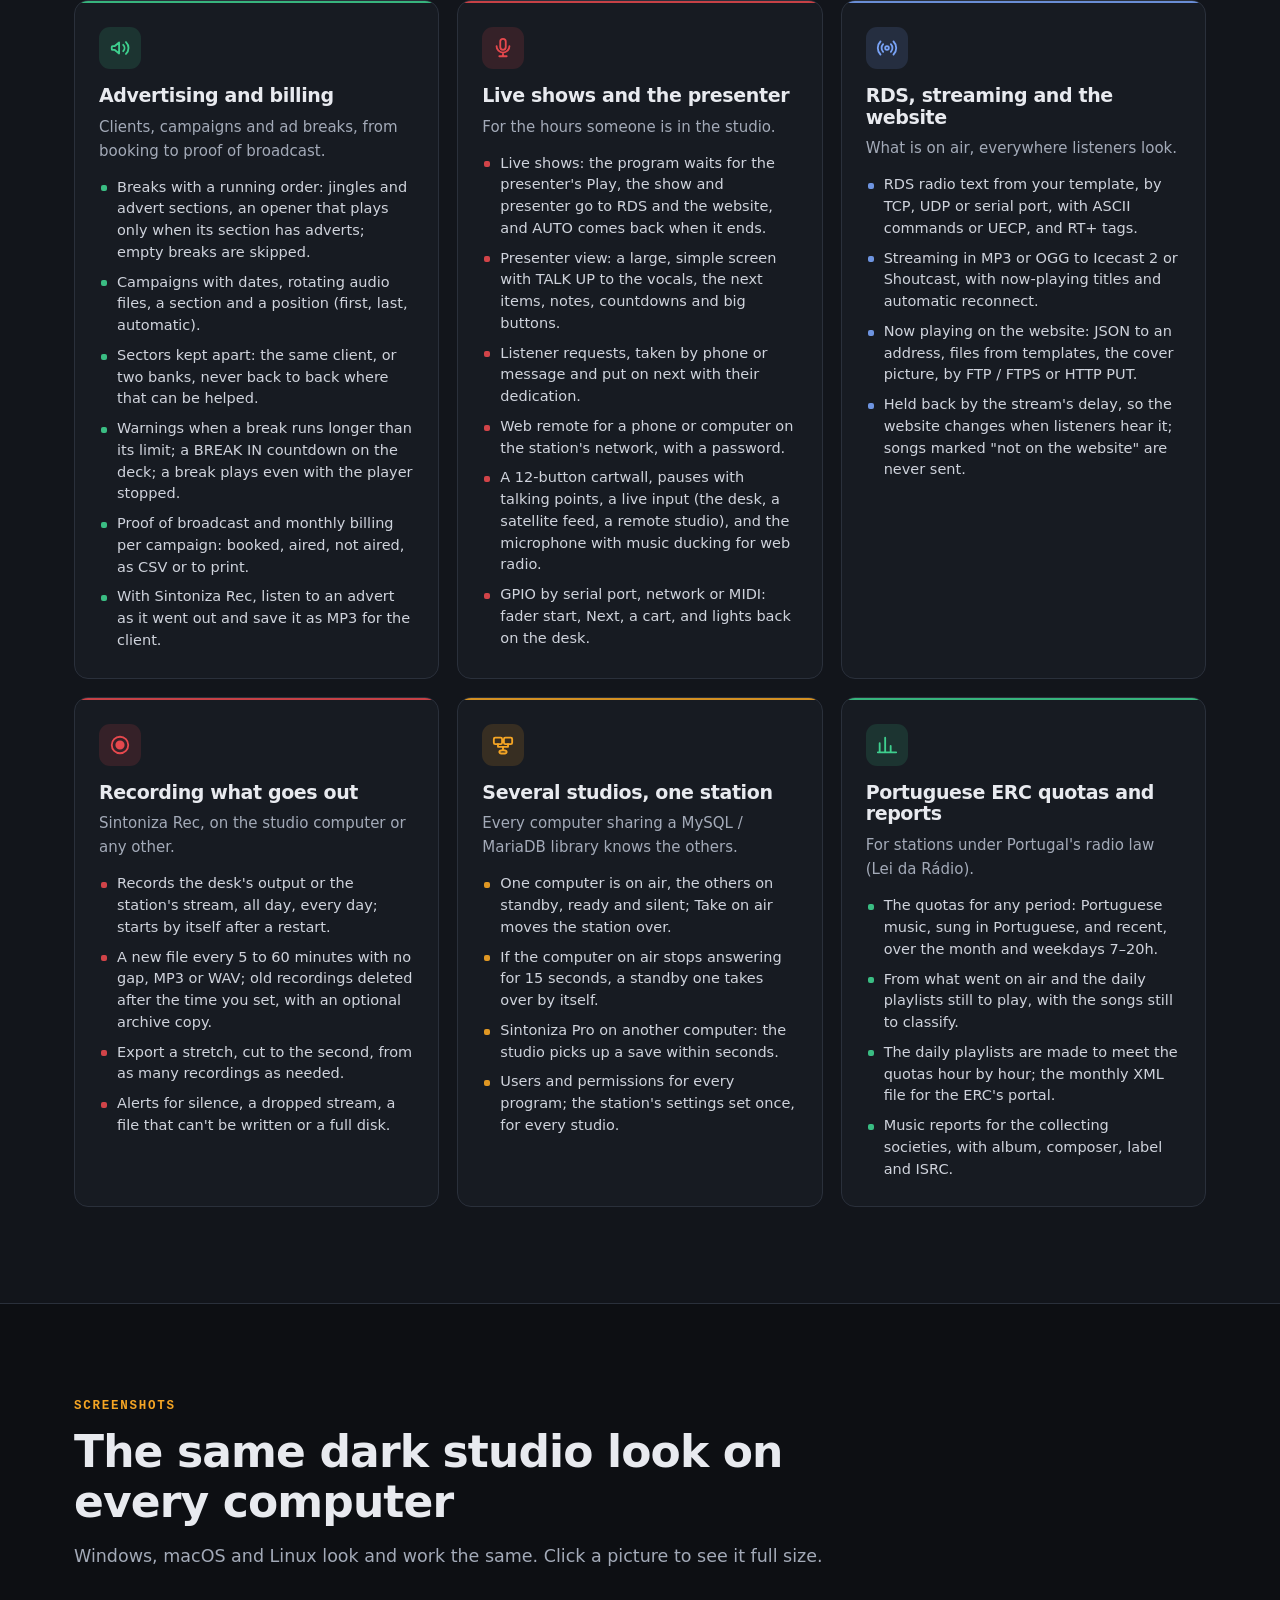
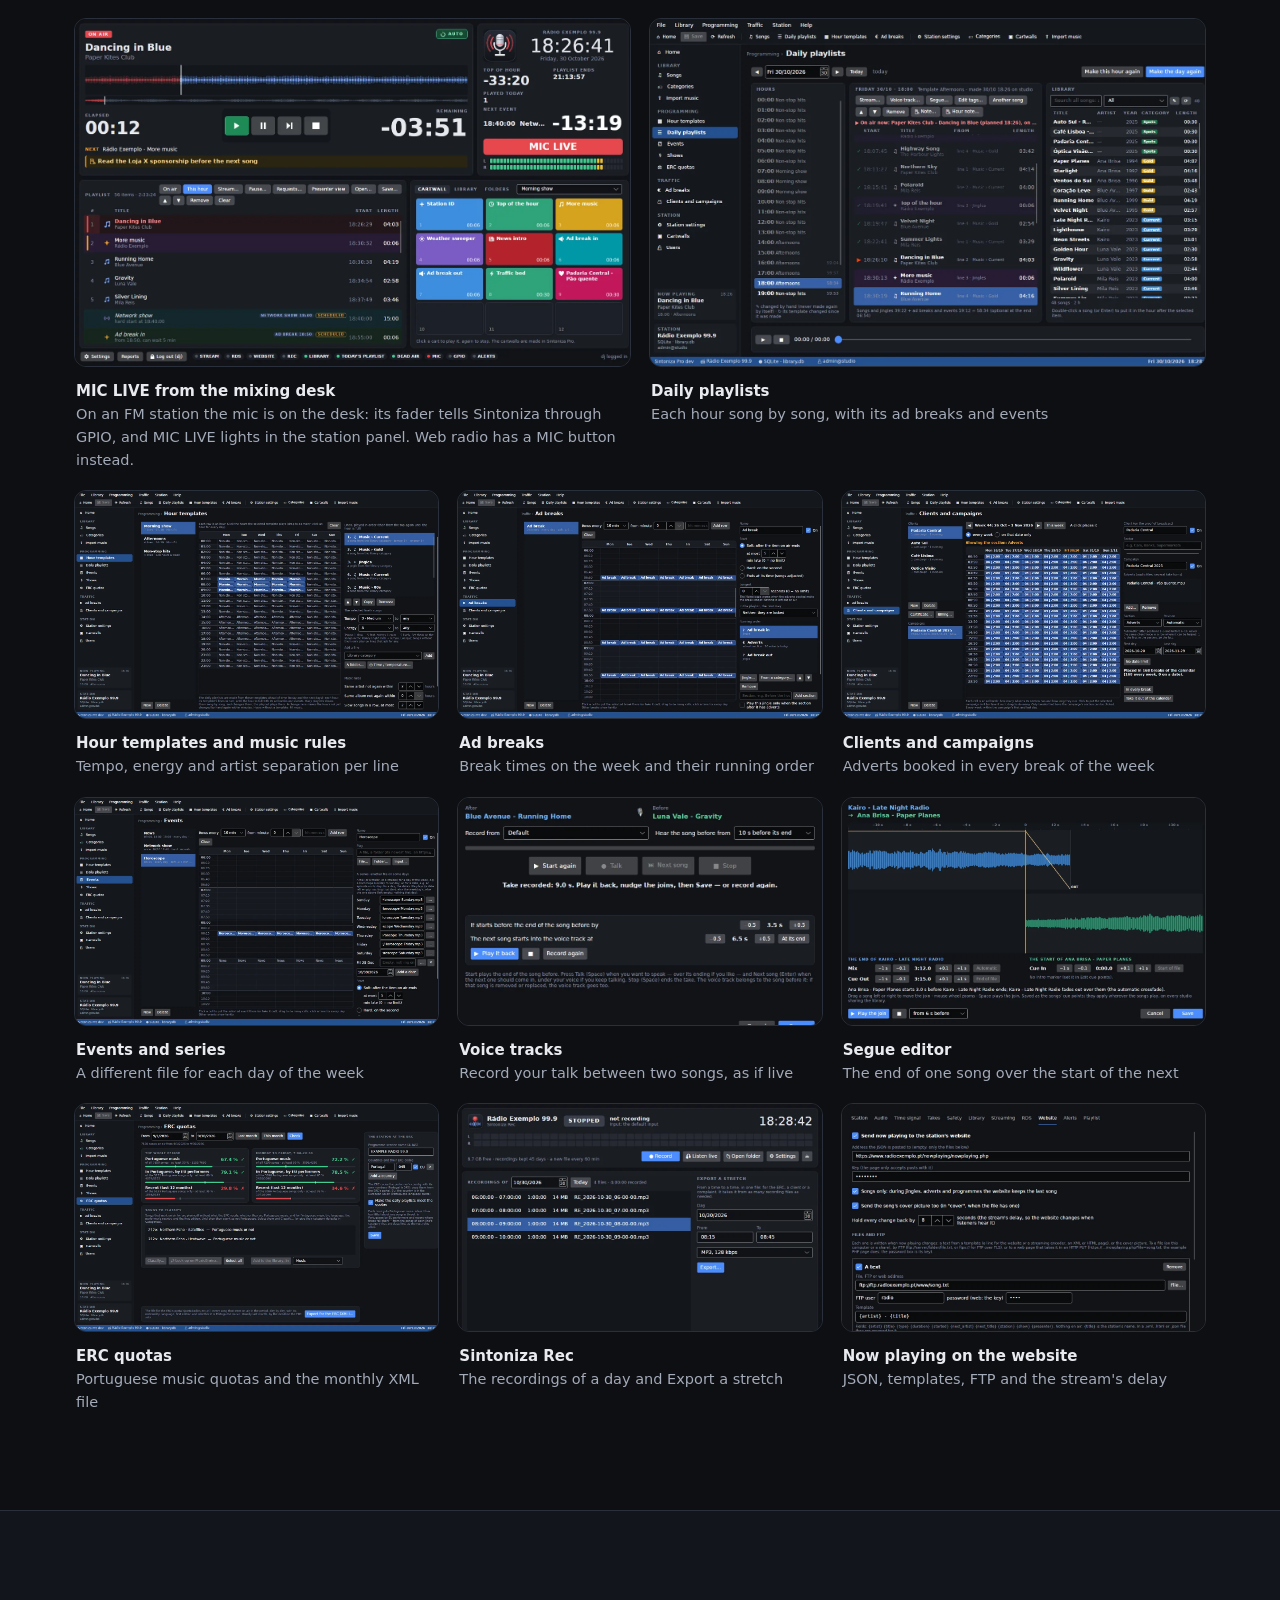
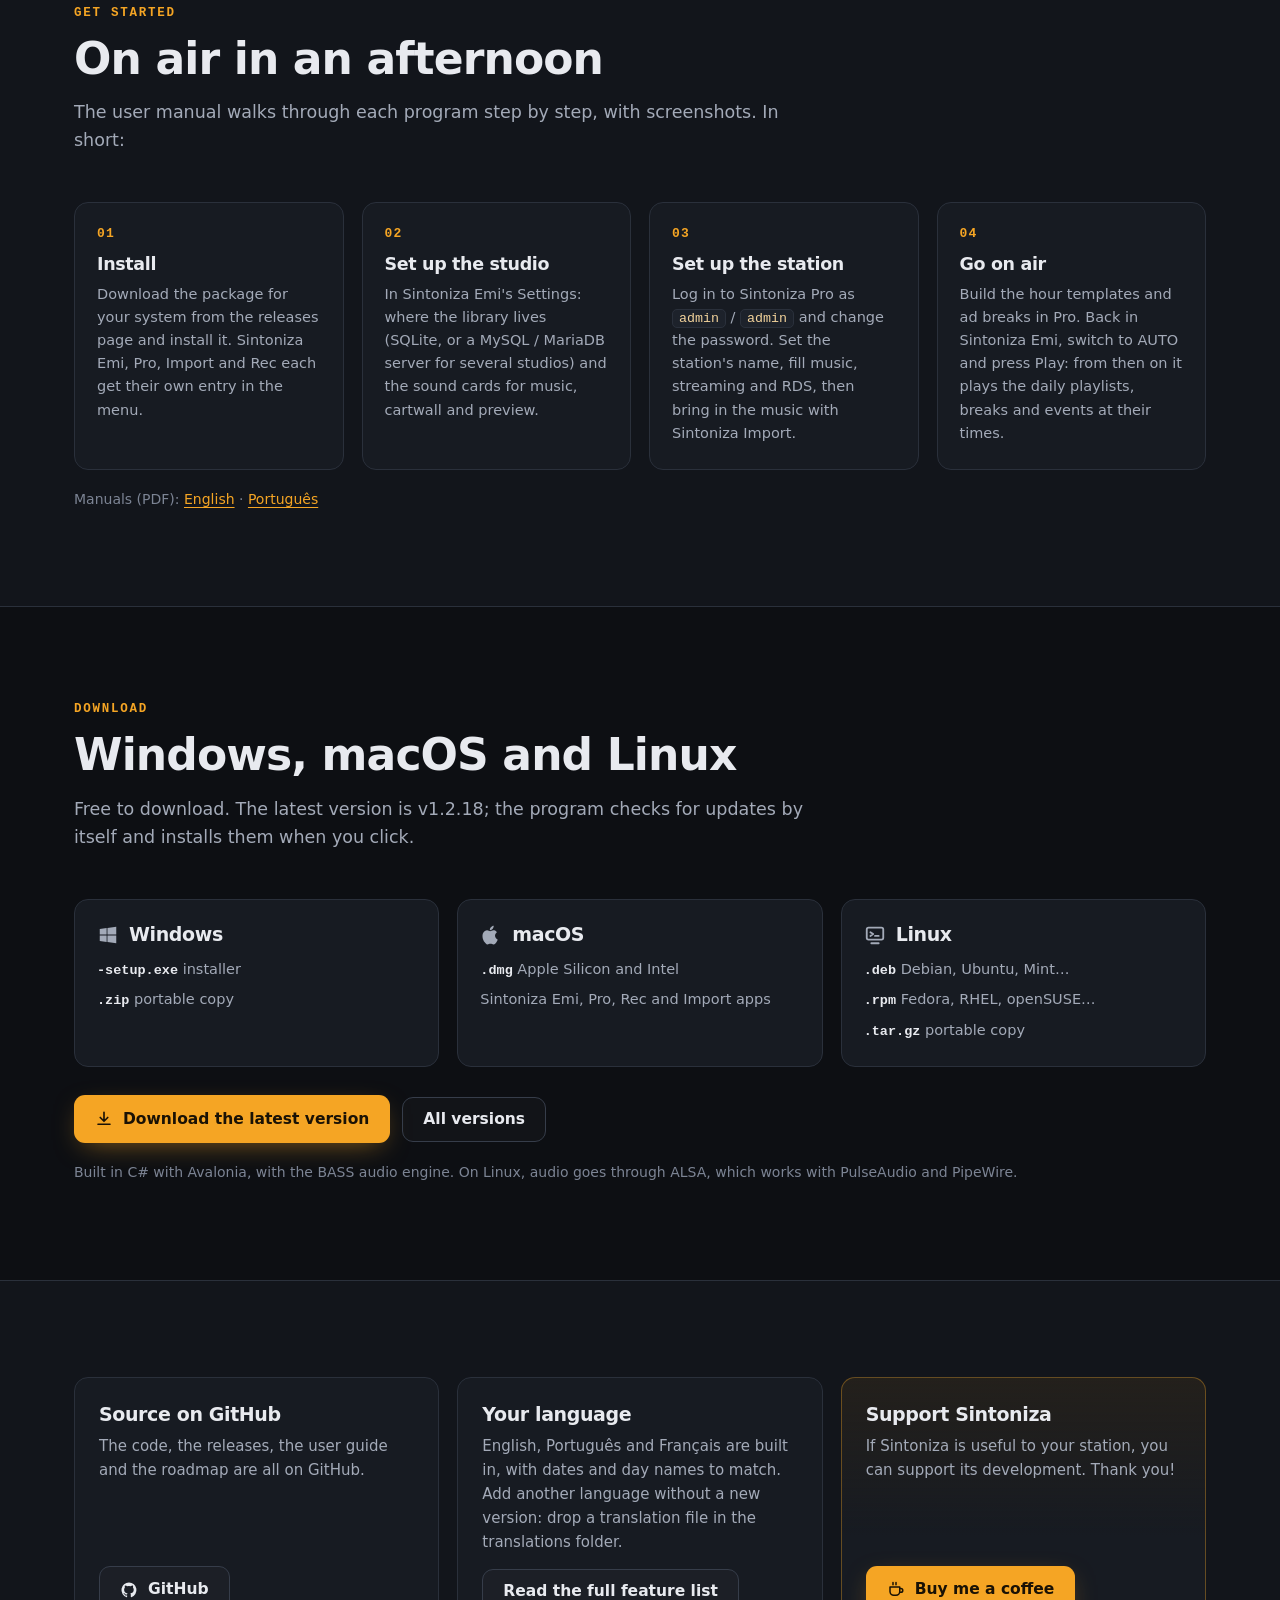
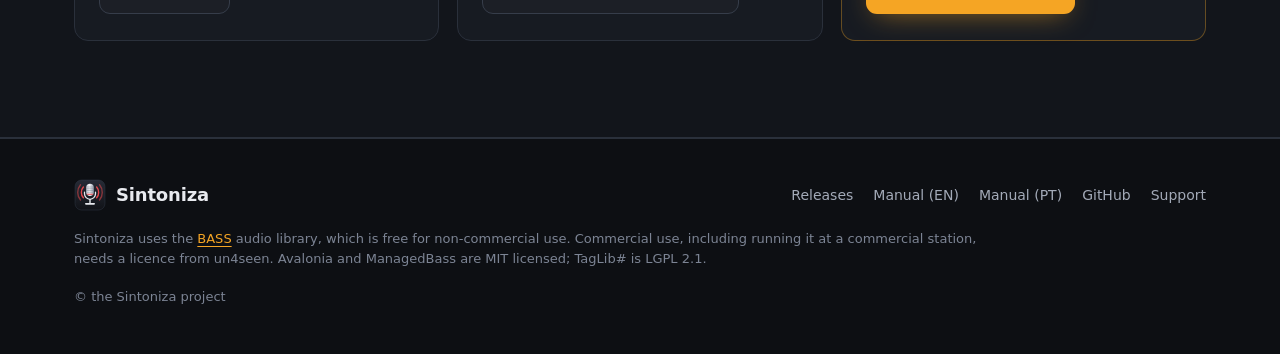
==== commit b7af0596: "Sintoniza Online, the stream sender, a program of its own (an icon and an   entry like the others on" ====
--- a/website/index.html
+++ b/website/index.html
@@ -55,8 +55,8 @@
         <span lang="en">Keeps your station <em>on air</em>, around the clock.</span>
         <span lang="pt">Mantém a sua rádio <em>no ar</em>, a qualquer hora.</span>
       </h1>
-      <p class="lede" lang="en">Sintoniza plays your station 24/7: each hour's playlist made ahead from your rules, ad breaks at their time, RDS, the stream and the website in step with what is on air, and everything that goes out recorded. Five programs, one database. Free, for Windows, macOS and Linux.</p>
-      <p class="lede" lang="pt">O Sintoniza põe a sua rádio a tocar 24 horas por dia: a playlist de cada hora feita com antecedência a partir das suas regras, os blocos publicitários à hora certa, o RDS, o stream e o site sempre a par do que está no ar, e tudo o que sai gravado. Cinco programas, uma base de dados. Gratuito, para Windows, macOS e Linux.</p>
+      <p class="lede" lang="en">Sintoniza plays your station 24/7: each hour's playlist made ahead from your rules, ad breaks at their time, RDS, the stream and the website in step with what is on air, everything that goes out recorded, and the stream kept on the internet. Six programs, one database. Free, for Windows, macOS and Linux.</p>
+      <p class="lede" lang="pt">O Sintoniza põe a sua rádio a tocar 24 horas por dia: a playlist de cada hora feita com antecedência a partir das suas regras, os blocos publicitários à hora certa, o RDS, o stream e o site sempre a par do que está no ar, tudo o que sai gravado, e o stream sempre na internet. Seis programas, uma base de dados. Gratuito, para Windows, macOS e Linux.</p>
       <div class="cta">
         <a class="btn btn-primary" href="https://github.com/BrixSat/Sintoniza-Radio-automation-software/releases/latest">
           <svg viewBox="0 0 24 24" fill="none" stroke="currentColor" stroke-width="2.2" stroke-linecap="round" stroke-linejoin="round" aria-hidden="true"><path d="M12 3v12m0 0-5-5m5 5 5-5M4 19h16"/></svg>
@@ -108,7 +108,7 @@
 <section id="programs">
   <div class="wrap">
     <div class="sec-head">
-      <span class="kicker"><span lang="en">Five programs, one database</span><span lang="pt">Cinco programas, uma base de dados</span></span>
+      <span class="kicker"><span lang="en">Six programs, one database</span><span lang="pt">Seis programas, uma base de dados</span></span>
       <h2><span lang="en">Each job in the station has its program</span><span lang="pt">Cada trabalho da rádio tem o seu programa</span></h2>
       <p lang="en">The music, the categories, the schedule, the daily playlists and the play history live in one library database. With a shared MySQL / MariaDB server, the studio, the commercial department and the music office each work on their own computer, and see each other's changes within seconds.</p>
       <p lang="pt">A música, as categorias, a grelha, as playlists diárias e o histórico de emissão estão numa só base de dados. Com um servidor MySQL / MariaDB partilhado, o estúdio, o departamento comercial e quem trata da música trabalham cada um no seu computador e veem as alterações dos outros em segundos.</p>
@@ -148,6 +148,13 @@
         <div class="who"><span lang="en">Studio clock · the host</span><span lang="pt">Relógio de estúdio · o locutor</span></div>
         <p lang="en">The studio clock on a screen the presenter can see: the time large, the seconds going round in a ring of lights, the date, the time to the top of the hour and the ON AIR sign.</p>
         <p lang="pt">O relógio de estúdio num ecrã que o locutor vê: a hora em grande, os segundos a andar num anel de luzes, a data, quanto falta para a hora certa e o sinal NO AR.</p>
+      </article>
+      <article class="program">
+        <img src="img/icon-online.svg" alt="" width="60" height="60">
+        <h3>Sintoniza Online</h3>
+        <div class="who"><span lang="en">Stream sender · the technician</span><span lang="pt">Envio do stream · a técnica</span></div>
+        <p lang="en">Sends the desk's sound to your Icecast or Shoutcast server and keeps it there: it reconnects by itself every few seconds, moves to a backup server and back, and sends a fallback file when the source goes quiet, so listeners never drop.</p>
+        <p lang="pt">Envia o som da mesa para o seu servidor Icecast ou Shoutcast e mantém-no lá: volta a ligar sozinho a cada poucos segundos, passa para um servidor de reserva e volta, e envia um ficheiro de recurso quando a origem se cala, para os ouvintes nunca caírem.</p>
       </article>
     </div>
   </div>
--- a/website/style.css
+++ b/website/style.css
@@ -167,7 +167,7 @@
 .alt { background: var(--bg-2); border-top: 1px solid var(--line); border-bottom: 1px solid var(--line); }
 
 /* Programs */
-.programs { display: grid; grid-template-columns: repeat(5, minmax(0, 1fr)); gap: 18px; }
+.programs { display: grid; grid-template-columns: repeat(3, minmax(0, 1fr)); gap: 18px; }
 .program {
   background: linear-gradient(180deg, var(--panel) 0%, rgba(23,27,34,0.6) 100%);
   border: 1px solid var(--line); border-radius: var(--radius); padding: 26px 22px 24px;
